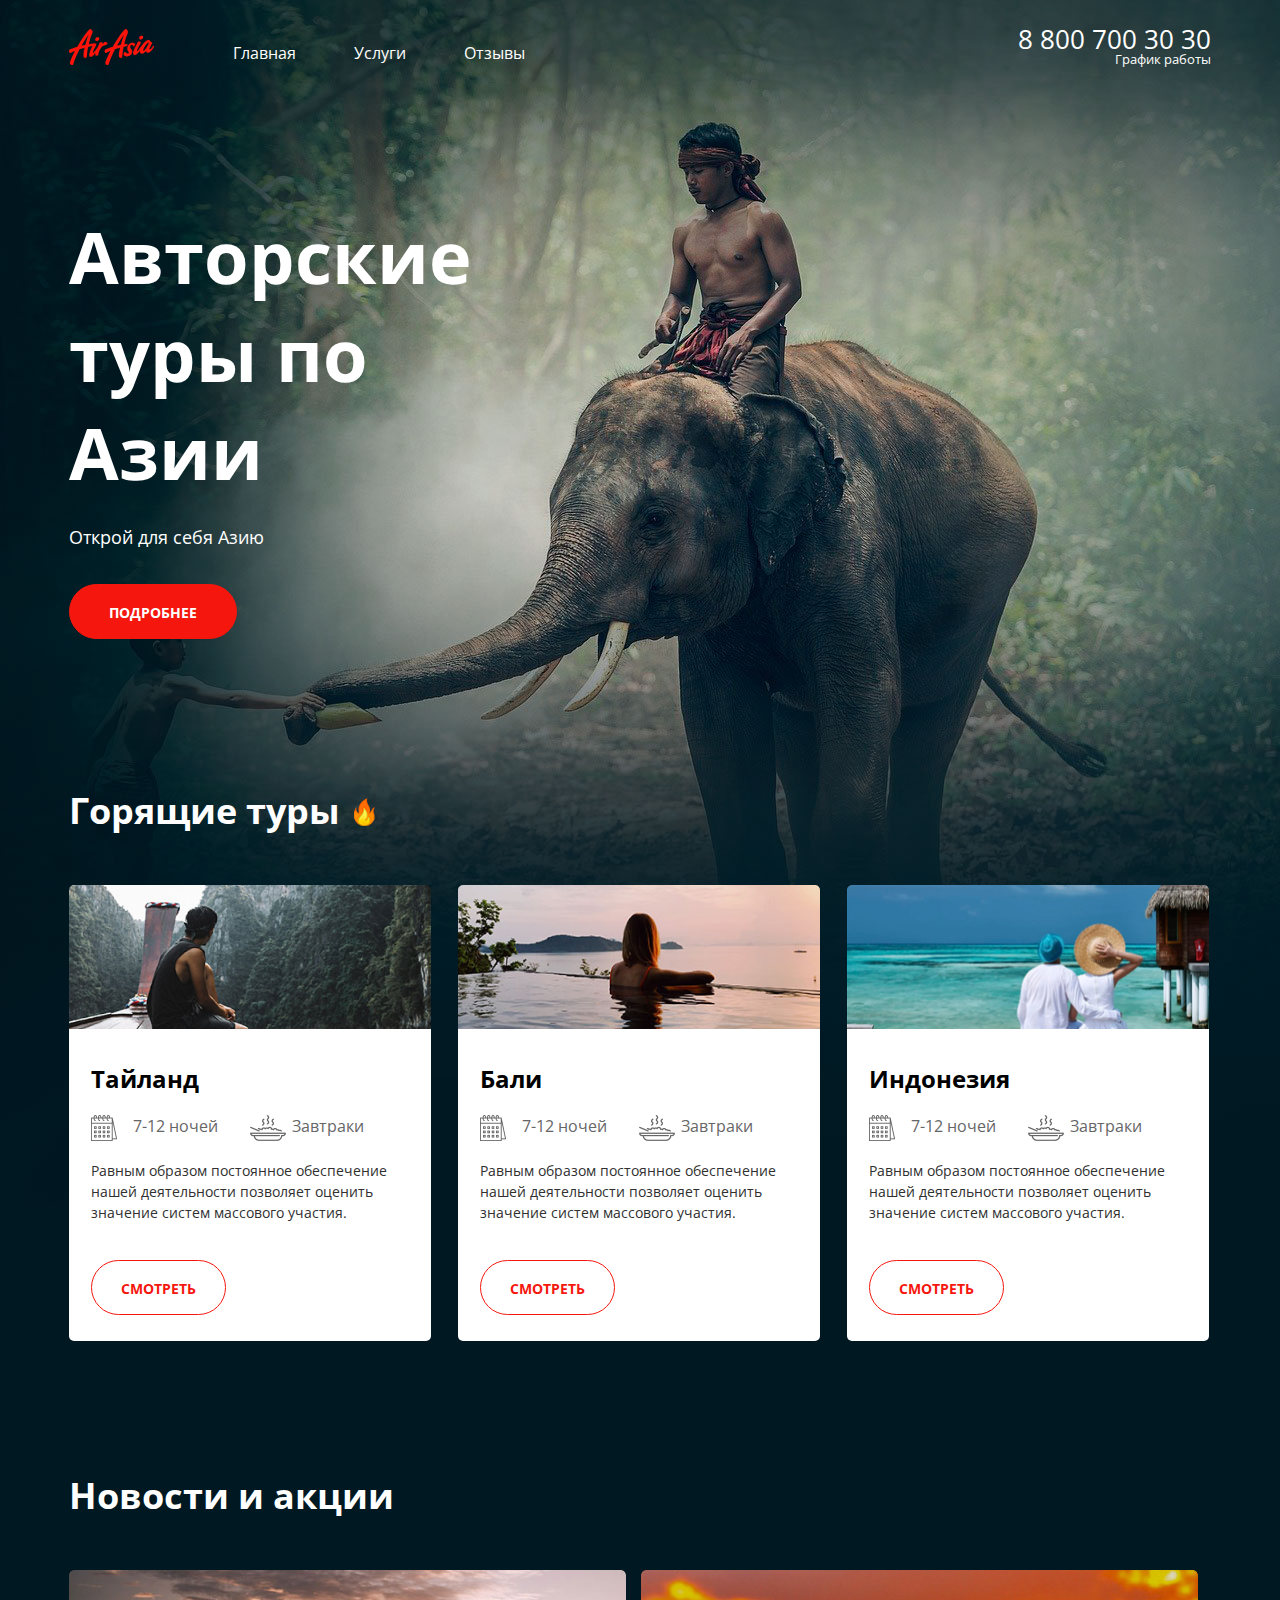
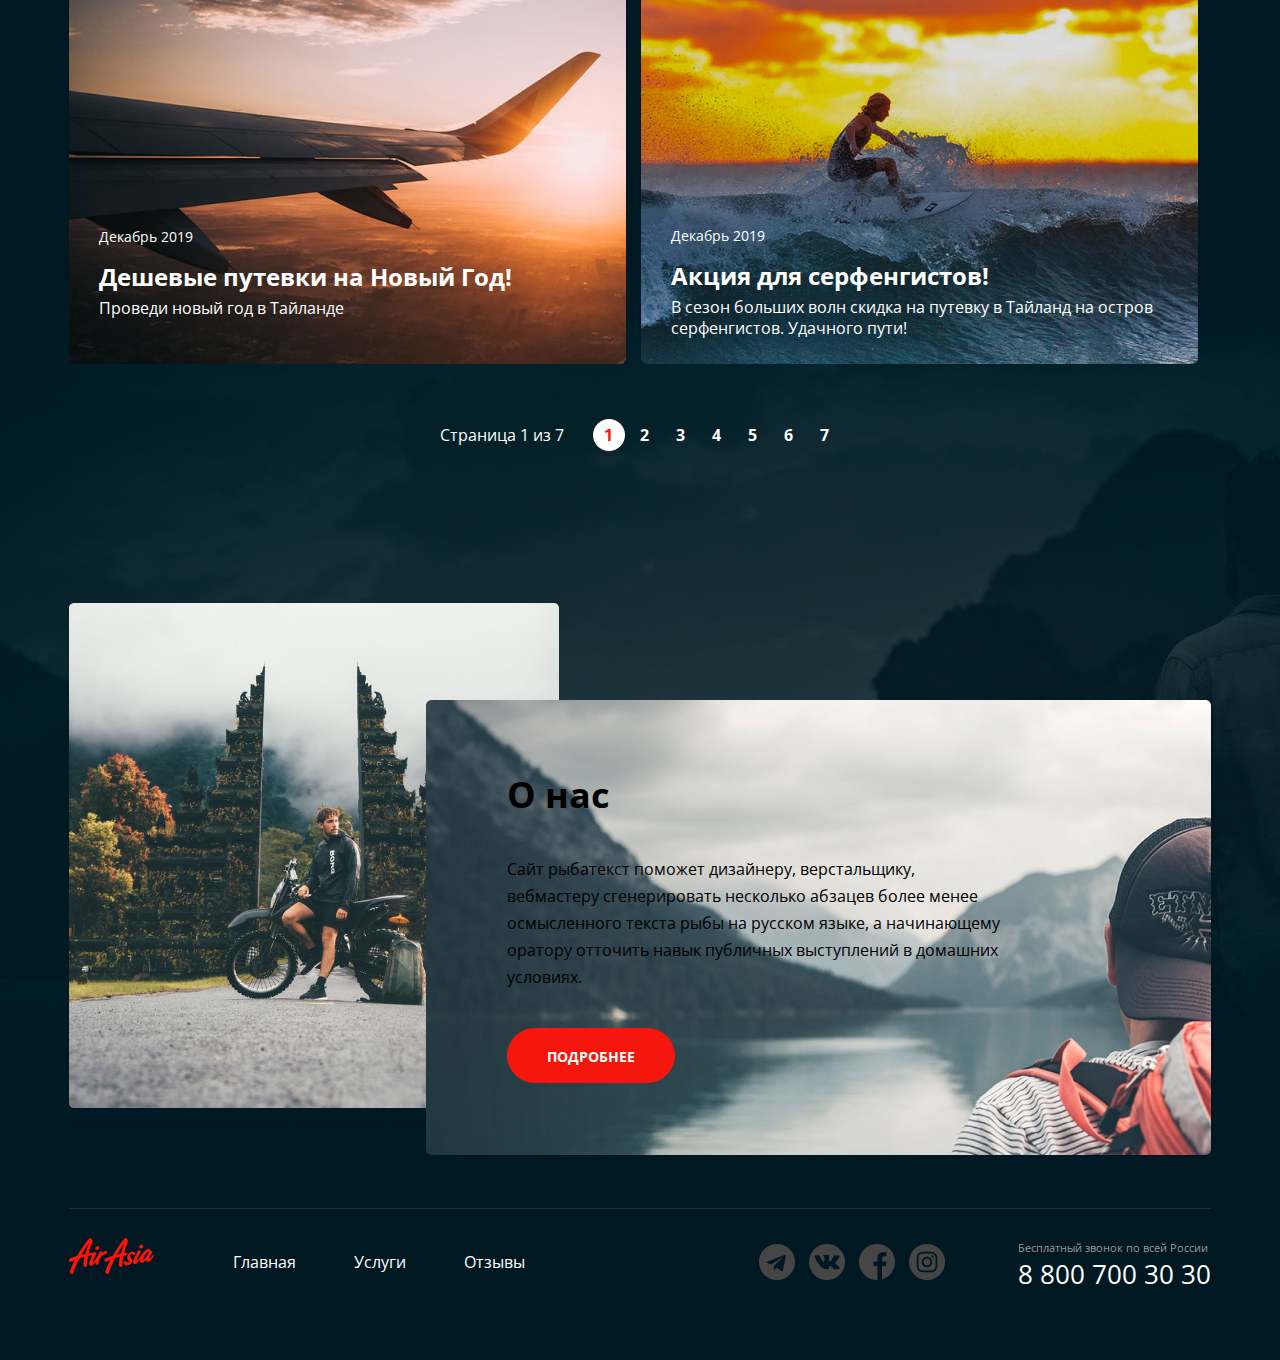
==== index.html @ ae8c2974 "Add files via upload" ====
<!DOCTYPE html>
<html lang="ru">
<head>
    <meta charset="UTF-8">
    <meta http-equiv="X-UA-Compatible" content="IE=edge">
    <meta name="viewport" content="width=device-width, initial-scale=1.0">
       <link rel="preconnect" href="https://fonts.googleapis.com">
<link rel="preconnect" href="https://fonts.gstatic.com" crossorigin>
<link href="https://fonts.googleapis.com/css2?family=Open+Sans:wght@300;400;600;700&display=swap" rel="stylesheet">
    <link rel="stylesheet" href="./style/main.css">
    <title>Air Asia</title>
 </head>
<body>

<div class="wrapper"> <!--вся видимая часть сайта--> <!--БЛОК--> 

    <div class="wrapper__content wrapper__content--main"> <!--входят все блоки кроме "подвала" (class footer)--> <!--элемент--> 

        <header class="header"> <!--верхняя часть сайта с логотипом,меню, контактами и графиком, по другому шапка сайта-->
                <!--логотип сайта -->
            <div class="container header__container">
                <a href="#" class="logo"> <!--ссылка с логотипа сайта -->
                    <img src="./img/logo.png" alt="логотип" class="logo__img"></a> <!--вставка картинки логотипа сайта -->

                <!--навигация сайта, меню -->
                <nav class="menu"> 
                    <ul class="menu__list">
                        <li class="menu__item">
                            <a href="#" class="menu__link">Главная</a>
                        </li>

                        <li class="menu__item">
                            <a href="#" class="menu__link">Услуги</a>
                        </li>

                        <li class="menu__item">
                            <a href="#" class="menu__link">Отзывы</a>
                        </li>
                    </ul>
                </nav>

                <!--контакты и график работы-->
               <address class="contacts"> 
                    <a href="tel:+78007003030" class="contacts__phone">8 800 700 30 30</a>
                    <div class="contacts__info">График работы</div>
               </address> 
            </div>
        </header>

        <main class="maincontent"> <!--находится основной контент страницы сайта, тэг main--> <!--БЛОК--> 
            
                <!--секция приветственный контент--> 
                
                <div class="container header__container">
                    <div class="hello__text--section">
                        <h1 class="hello__title">Авторские туры по Азии </h1>
                        <h4 class="hello__subtitle">Открой для себя Азию</h4>
                        <a href="#" class="button button--white ">ПОДРОБНЕЕ</a>
                    </div>
                </div>
            

                <!--секция горящие туры--> 
                <section class="offers">
                    <div class="container offers__container">
                       <img src="./img/flame.png" alt="огонь" class="offer--fire">
                             <div class="offer">Горящие туры</div> 
                       
                        
                        <ul class="offers__list"> 
                            <!--первая карточка--> 
                            
                            <li class="offers__item">
                                <div class="offers__header">
                                  <img src="./img/river.png" alt="река" class="offers__img">  
                                </div>
                                
                                <div class="offers__content">
                                   <h5 class="offers__title">Тайланд</h5>
                                    <ul class="offers__features">
                                    <li class="offer__feature">
                                        <img src="./img/calendar.png" alt="календарь" class="offers__feature--icon">
                                        <div class="offers__feature--text">7-12 ночей</div>
                                    </li>
                                    <li class="offer__feature">
                                        <img src="./img/meal.png" alt="завтрак" class="offers__feature--icon">
                                        <div class="offers__feature--text">Завтраки</div>
                                    </li>
                                    </ul>
                                        <p class="offers__text">Равным образом постоянное обеспечение нашей деятельности позволяет оценить значение систем массового участия.</p>
                                        <a href="#" class="btn btn--white">СМОТРЕТЬ</a>
                                </div>
                            </li> 
                            <!--вторая карточка--> 
                            <li class="offers__item">
                                <div class="offers__header">
                                    <img src="./img/pool.png" alt="" class="offers__img">
                                </div>
                                <div class="offers__content">
                                   <h5 class="offers__title">Бали</h5>
                                    <ul class="offers__features">
                                    <li class="offer__feature">
                                        <img src="./img/calendar.png" alt="" class="offers__feature--icon">
                                        <div class="offers__feature--text">7-12 ночей</div>
                                    </li>
                                    <li class="offer__feature">
                                        <img src="./img/meal.png" alt="" class="offers__feature--icon">
                                        <div class="offers__feature--text">Завтраки</div>
                                    </li>
                                </ul>
                                        <p class="offers__text">Равным образом постоянное обеспечение нашей деятельности позволяет оценить значение систем массового участия.</p>
                                        <a href="#" class="btn btn--white">СМОТРЕТЬ</a>
                                </div>
                            </li> 
                            <!--третья карточка--> 
                            <li class="offers__item">
                                <div class="offers__header">
                                    <img src="./img/ocean.png" alt="" class="offers__img"> 
                                </div>
                                <div class="offers__content">
                                   <h5 class="offers__title">Индонезия</h5>
                                    <ul class="offers__features">
                                    <li class="offer__feature">
                                        <img src="./img/calendar.png" alt="" class="offers__feature--icon">
                                        <div class="offers__feature--text">7-12 ночей</div>
                                    </li>
                                    <li class="offer__feature">
                                        <img src="./img/meal.png" alt="" class="offers__feature--icon">
                                        <div class="offers__feature--text">Завтраки</div>
                                    </li>
                                </ul>
                                        <p class="offers__text">Равным образом постоянное обеспечение нашей деятельности позволяет оценить значение систем массового участия.</p>
                                        <a href="#" class="btn btn--white">СМОТРЕТЬ</a>
                                </div>
                            </li>   
                        </ul>
                    </div>
                </section>

                <!--секция новости и акции--> 
                <section class="news">
                    <div class="container news__container">
                        <h2 class="title title--news">Новости и акции</h2> 
                        <ul class="news__list"> 
                            <!--новость--> 
                            <li class="news__item">
                                <img src="./img/plain.png" alt="" class="news__img">
                                <div class="news__content">
                                            
                                            <div class="date">Декабрь 2019</div>
                                            <h4 class="news__title">Дешевые путевки на Новый Год!</h4>
                                            <p class="news__text">Проведи новый год в Тайланде</p>  
                                </div> 
                            </li>                          
                            <!--акция--> 
                            <li class="news__item">
                                <img src="./img/Surfer.png" alt="" class="news__img">
                                <div class="news__content">
                                            
                                            <div class="date">Декабрь 2019</div>
                                            <h4 class="news__title">Акция для серфенгистов!</h4>
                                            <p class="news__text">В сезон больших волн скидка на путевку в Тайланд на остров серфенгистов. Удачного пути!</p>  
                                </div> 
                            </li>                          
                        </ul>
                    </div>
                    <div class="paginator">
                        <div class="paginator__display">Страница 1 из 7</div>
                        <ul class="paginator__list">
                            <li class="paginator__item paginator__item--active"> <a href="#" class="pager__link">1</a></li>
                            <li class="paginator__item"> <a href="#" class="pager__link">2</a></li>
                            <li class="paginator__item"> <a href="#" class="pager__link">3</a></li>
                            <li class="paginator__item"> <a href="#" class="pager__link">4</a></li>
                            <li class="paginator__item"> <a href="#" class="pager__link">5</a></li>
                            <li class="paginator__item"> <a href="#" class="pager__link">6</a></li>
                            <li class="paginator__item"> <a href="#" class="pager__link">7</a></li>
                        

                           
                        </ul>
                    </div>   
                </section>

                <!--секция о нас--> 
                <section class="about">
                    <div class="container about__container ">
                        <img src="./img/gates.png" alt="" class="about__img">
                            <div class="about__content">
                                <div class="title title--dark">О нас</div> 
                                <div class="about__text">Сайт рыбатекст поможет дизайнеру, верстальщику, вебмастеру сгенерировать несколько абзацев более менее осмысленного текста рыбы на русском языке, а начинающему оратору отточить навык публичных выступлений в домашних условиях. </div>
                                 <a href="#" class="button button--white ">ПОДРОБНЕЕ</a>  
                            </div>
                    </div>
                        
                </section>

        </main>
    </div>

    <!--подвал сайта--> 
    <footer class="footer"> 
        <div class="container__content"></div>
            <div class="container">
                    <div class="footer">
                    <a href="#" class="logo"> 
                    <img src="./img/logo.png" alt="" class="logo__img"></a> 

                <!--навигация сайта, меню -->
                <nav class="menu"> 
                    <ul class="menu__list">
                        <li class="menu__item">
                            <a href="#" class="menu__link">Главная</a>
                        </li>

                        <li class="menu__item">
                            <a href="#" class="menu__link">Услуги</a>
                        </li>

                        <li class="menu__item">
                            <a href="#" class="menu__link">Отзывы</a>
                        </li>
                    </ul>
                </nav>
                <!--социальные странички-->
                    <ul class="social__list">
                        <li class="social__item">
                            <a href="#"> 
                                <img src="./img/telegram.png" alt="" class="telegram__img">
                            </a> 
                        </li>

                        <li class="social__item ">
                            <a href="#"> 
                                <img src="./img/vk.png" alt="" class="vk__img">
                            </a> 
                        </li>

                        <li class="social__item">
                            <a href="#"> 
                                <img src="./img/facebook.png" alt="" class="facebook__img">
                            </a> 
                        </li>

                        <li class="social__item">
                            <a href="#"> 
                                <img src="./img/instagram.png" alt="" class="instagram__img">
                            </a> 
                        </li>
                    </ul>        
                <!--контакты и график работы-->
               <address class="contacts"> 
                    <div class="contacts__desc">Бесплатный звонок по всей России</div>
                    <a href="tel:+78007003030" class="contacts__phone">8 800 700 30 30</a>
                    
               </address> 
            </div>
            </div>
        
    </footer> 
</div>  


</body>
</html>
---- style/main.css ----
@import url(./blocks/base.css);
@import url(./blocks/header.css);
@import url(./blocks/hello.css);
@import url(./blocks/hottours.css);
@import url(./blocks/news.css);
@import url(./blocks/about.css);
@import url(./blocks/footer.css);
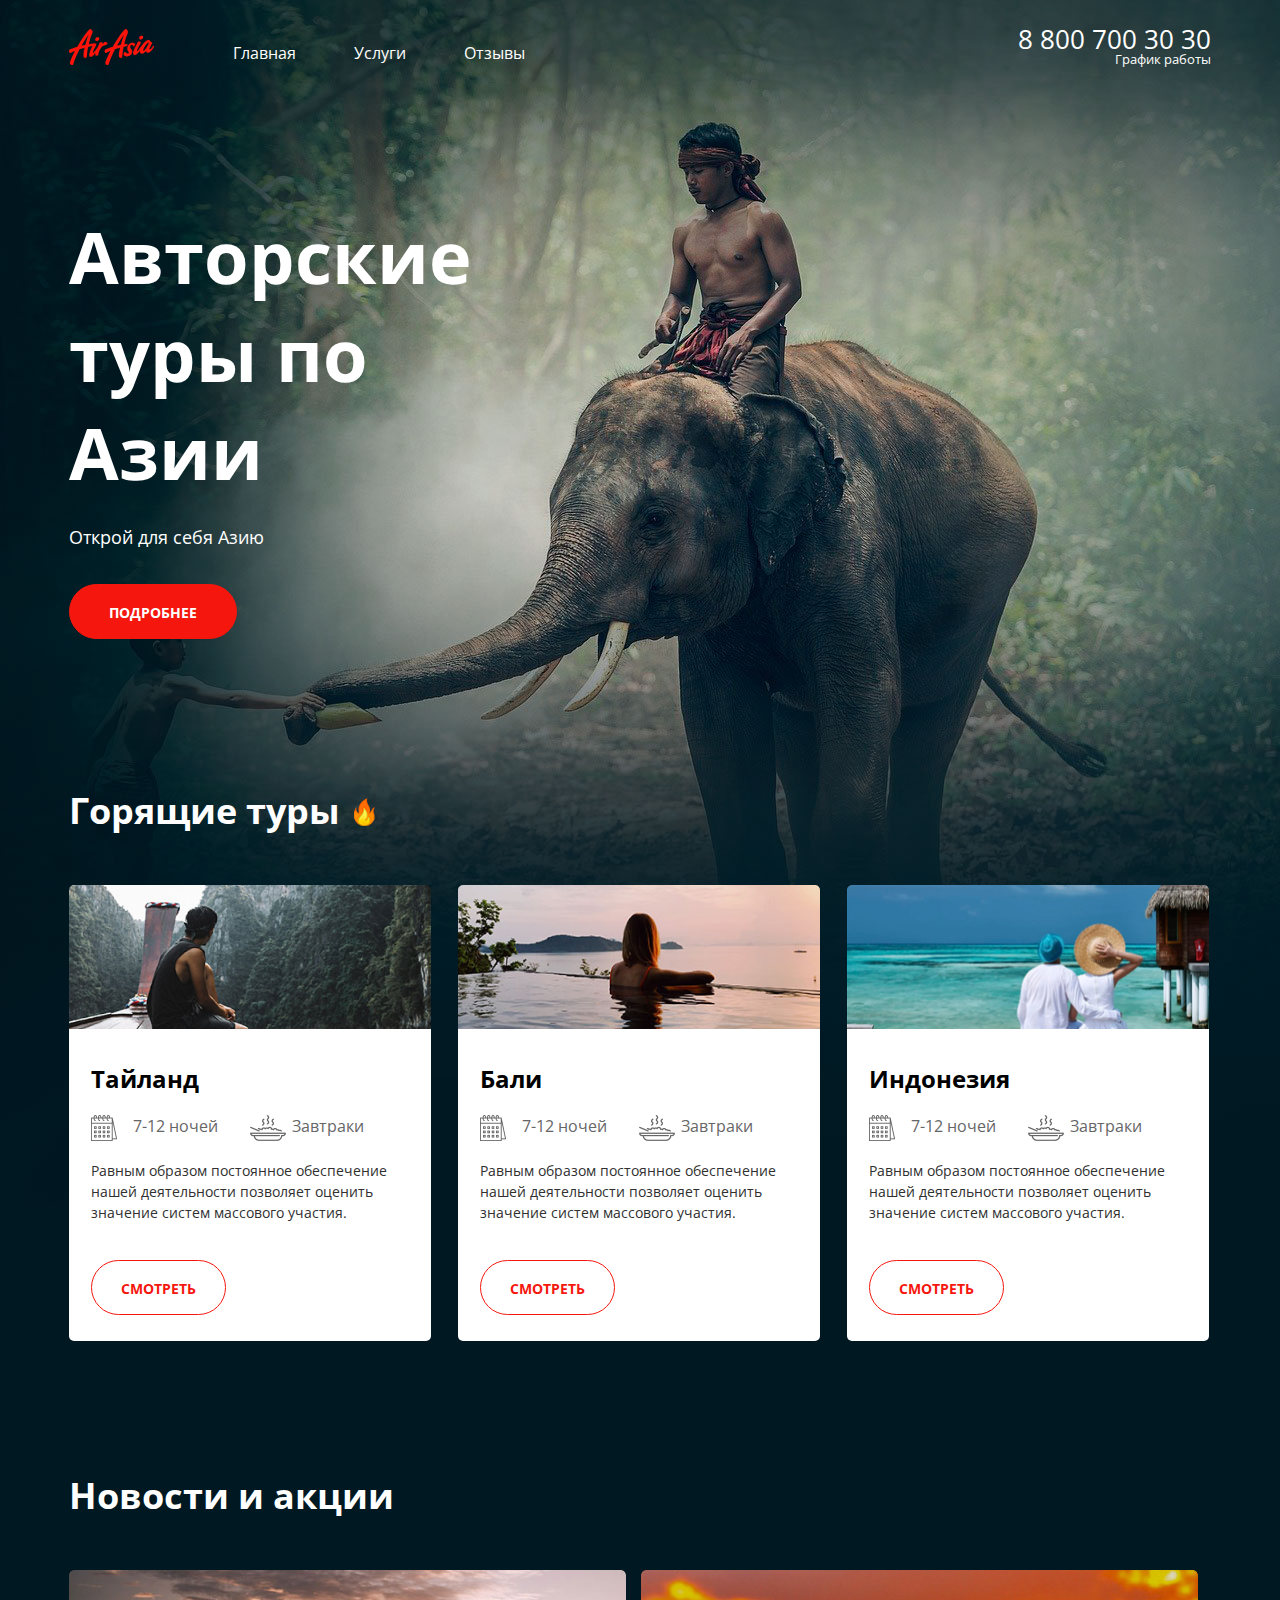
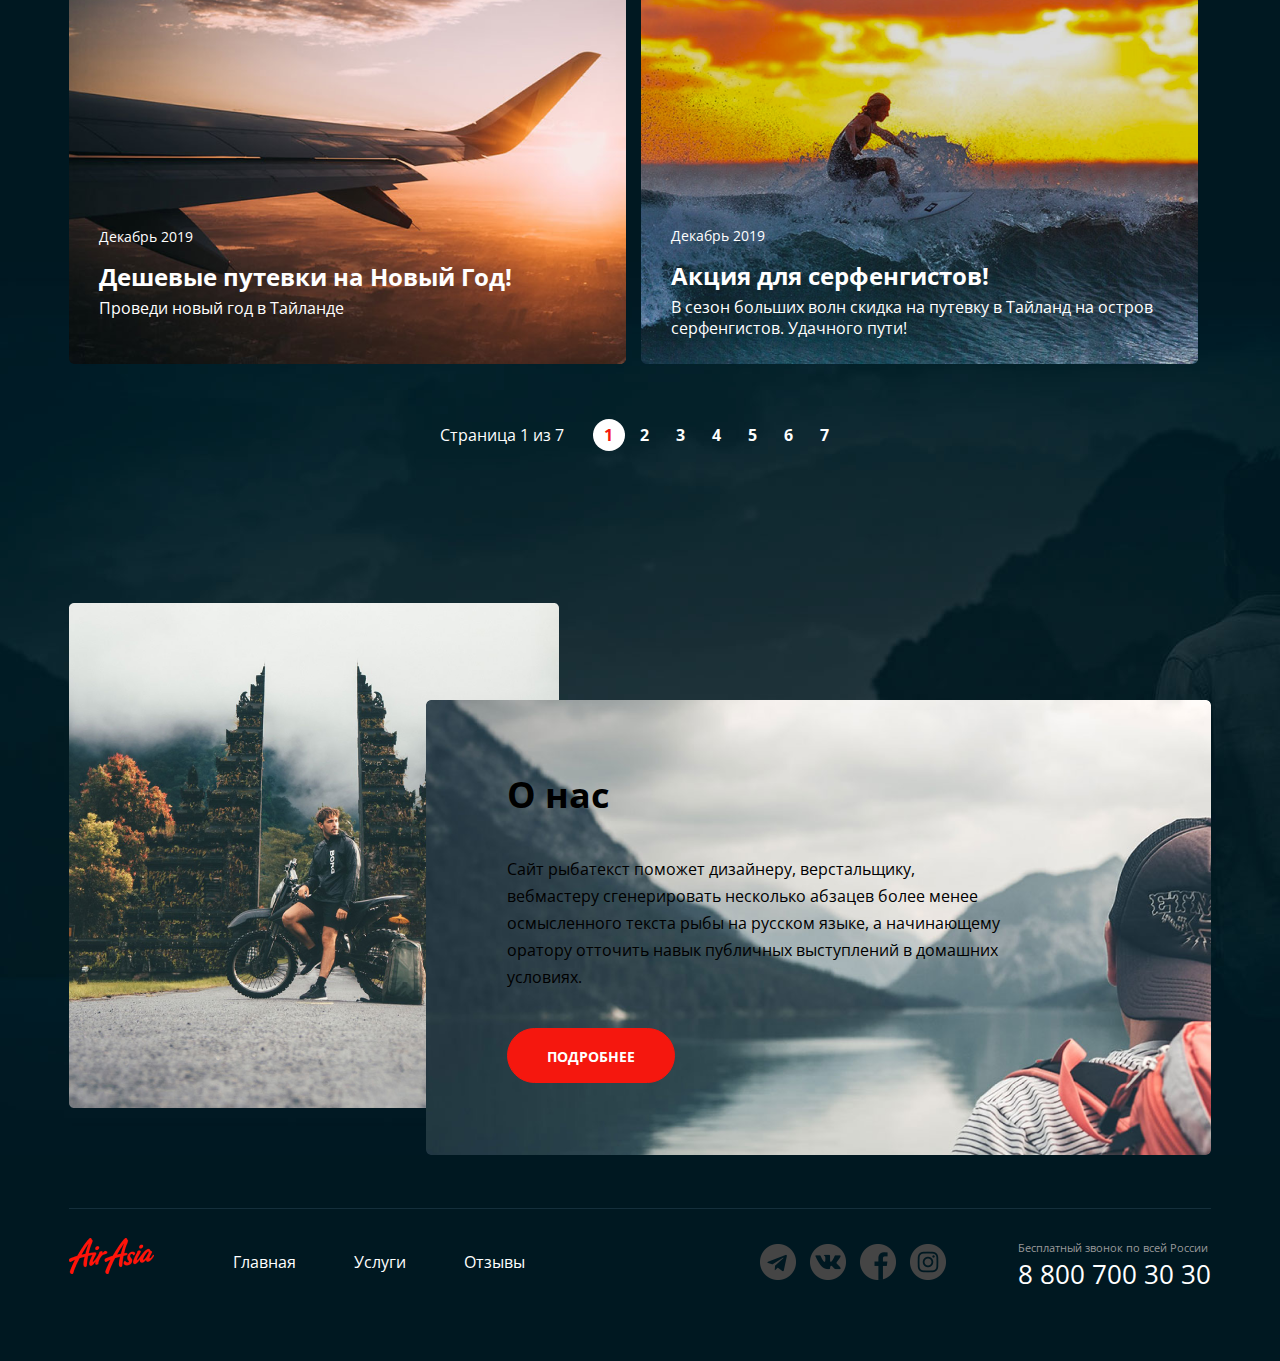
==== commit b259fc69: "Add files via upload" ====
--- a/index.html
+++ b/index.html
@@ -1,264 +1,281 @@
 <!DOCTYPE html>
 <html lang="ru">
+
 <head>
     <meta charset="UTF-8">
     <meta http-equiv="X-UA-Compatible" content="IE=edge">
     <meta name="viewport" content="width=device-width, initial-scale=1.0">
-       <link rel="preconnect" href="https://fonts.googleapis.com">
-<link rel="preconnect" href="https://fonts.gstatic.com" crossorigin>
-<link href="https://fonts.googleapis.com/css2?family=Open+Sans:wght@300;400;600;700&display=swap" rel="stylesheet">
+    <link rel="preconnect" href="https://fonts.googleapis.com">
+    <link rel="preconnect" href="https://fonts.gstatic.com" crossorigin>
+    <link href="https://fonts.googleapis.com/css2?family=Open+Sans:wght@300;400;600;700&display=swap" rel="stylesheet">
     <link rel="stylesheet" href="./style/main.css">
     <title>Air Asia</title>
- </head>
+</head>
+
 <body>
 
-<div class="wrapper"> <!--вся видимая часть сайта--> <!--БЛОК--> 
-
-    <div class="wrapper__content wrapper__content--main"> <!--входят все блоки кроме "подвала" (class footer)--> <!--элемент--> 
-
-        <header class="header"> <!--верхняя часть сайта с логотипом,меню, контактами и графиком, по другому шапка сайта-->
+    <div class="wrapper">
+        <!--вся видимая часть сайта-->
+        <!--БЛОК-->
+
+        <div class="wrapper__content wrapper__content--main">
+            <!--входят все блоки кроме "подвала" (class footer)-->
+            <!--элемент-->
+
+            <header class="header">
+                <!--верхняя часть сайта с логотипом,меню, контактами и графиком, по другому шапка сайта-->
                 <!--логотип сайта -->
-            <div class="container header__container">
-                <a href="#" class="logo"> <!--ссылка с логотипа сайта -->
-                    <img src="./img/logo.png" alt="логотип" class="logo__img"></a> <!--вставка картинки логотипа сайта -->
-
-                <!--навигация сайта, меню -->
-                <nav class="menu"> 
-                    <ul class="menu__list">
-                        <li class="menu__item">
-                            <a href="#" class="menu__link">Главная</a>
-                        </li>
-
-                        <li class="menu__item">
-                            <a href="#" class="menu__link">Услуги</a>
-                        </li>
-
-                        <li class="menu__item">
-                            <a href="#" class="menu__link">Отзывы</a>
-                        </li>
-                    </ul>
-                </nav>
-
-                <!--контакты и график работы-->
-               <address class="contacts"> 
-                    <a href="tel:+78007003030" class="contacts__phone">8 800 700 30 30</a>
-                    <div class="contacts__info">График работы</div>
-               </address> 
-            </div>
-        </header>
-
-        <main class="maincontent"> <!--находится основной контент страницы сайта, тэг main--> <!--БЛОК--> 
-            
-                <!--секция приветственный контент--> 
-                
                 <div class="container header__container">
+                    <a href="#" class="logo">
+                        <!--ссылка с логотипа сайта -->
+                        <img src="./img/logo.png" alt="логотип" class="logo__img">
+                    </a>
+                    <!--вставка картинки логотипа сайта -->
+
+                    <!--навигация сайта, меню -->
+                    <nav class="menu">
+                        <ul class="menu__list">
+                            <li class="menu__item">
+                                <a href="#" class="menu__link">Главная</a>
+                            </li>
+
+                            <li class="menu__item">
+                                <a href="#" class="menu__link">Услуги</a>
+                            </li>
+
+                            <li class="menu__item">
+                                <a href="#" class="menu__link">Отзывы</a>
+                            </li>
+                        </ul>
+                    </nav>
+
+                    <!--контакты и график работы-->
+                    <address class="contacts">
+                        <a href="tel:+78007003030" class="contacts__phone">8 800 700 30 30</a>
+                        <div class="contacts__info">График работы</div>
+                    </address>
+                </div>
+            </header>
+
+            <main class="maincontent">
+                <!--находится основной контент страницы сайта, тэг main-->
+                <!--БЛОК-->
+
+                <!--секция приветственный контент-->
+                <section class="hello">
                     <div class="hello__text--section">
                         <h1 class="hello__title">Авторские туры по Азии </h1>
                         <h4 class="hello__subtitle">Открой для себя Азию</h4>
                         <a href="#" class="button button--white ">ПОДРОБНЕЕ</a>
                     </div>
-                </div>
-            
-
-                <!--секция горящие туры--> 
+                </section>
+
+                <!--секция горящие туры-->
                 <section class="offers">
                     <div class="container offers__container">
-                       <img src="./img/flame.png" alt="огонь" class="offer--fire">
-                             <div class="offer">Горящие туры</div> 
-                       
-                        
-                        <ul class="offers__list"> 
-                            <!--первая карточка--> 
-                            
+                        <img src="./img/flame.png" alt="огонь" class="offer--fire">
+                        <div class="offer">Горящие туры</div>
+
+
+                        <ul class="offers__list">
+                            <!--первая карточка-->
+
                             <li class="offers__item">
                                 <div class="offers__header">
-                                  <img src="./img/river.png" alt="река" class="offers__img">  
-                                </div>
-                                
+                                    <img src="./img/river.png" alt="река" class="offers__img">
+                                </div>
+
                                 <div class="offers__content">
-                                   <h5 class="offers__title">Тайланд</h5>
+                                    <h5 class="offers__title">Тайланд</h5>
                                     <ul class="offers__features">
-                                    <li class="offer__feature">
-                                        <img src="./img/calendar.png" alt="календарь" class="offers__feature--icon">
-                                        <div class="offers__feature--text">7-12 ночей</div>
-                                    </li>
-                                    <li class="offer__feature">
-                                        <img src="./img/meal.png" alt="завтрак" class="offers__feature--icon">
-                                        <div class="offers__feature--text">Завтраки</div>
-                                    </li>
+                                        <li class="offer__feature">
+                                            <img src="./img/calendar.png" alt="календарь" class="offers__feature--icon">
+                                            <div class="offers__feature--text">7-12 ночей</div>
+                                        </li>
+                                        <li class="offer__feature">
+                                            <img src="./img/meal.png" alt="завтрак" class="offers__feature--icon">
+                                            <div class="offers__feature--text">Завтраки</div>
+                                        </li>
                                     </ul>
-                                        <p class="offers__text">Равным образом постоянное обеспечение нашей деятельности позволяет оценить значение систем массового участия.</p>
-                                        <a href="#" class="btn btn--white">СМОТРЕТЬ</a>
-                                </div>
-                            </li> 
-                            <!--вторая карточка--> 
+                                    <p class="offers__text">Равным образом постоянное обеспечение нашей деятельности
+                                        позволяет оценить значение систем массового участия.</p>
+                                    <a href="#" class="btn btn--white">СМОТРЕТЬ</a>
+                                </div>
+                            </li>
+                            <!--вторая карточка-->
                             <li class="offers__item">
                                 <div class="offers__header">
                                     <img src="./img/pool.png" alt="" class="offers__img">
                                 </div>
                                 <div class="offers__content">
-                                   <h5 class="offers__title">Бали</h5>
+                                    <h5 class="offers__title">Бали</h5>
                                     <ul class="offers__features">
-                                    <li class="offer__feature">
-                                        <img src="./img/calendar.png" alt="" class="offers__feature--icon">
-                                        <div class="offers__feature--text">7-12 ночей</div>
-                                    </li>
-                                    <li class="offer__feature">
-                                        <img src="./img/meal.png" alt="" class="offers__feature--icon">
-                                        <div class="offers__feature--text">Завтраки</div>
-                                    </li>
-                                </ul>
-                                        <p class="offers__text">Равным образом постоянное обеспечение нашей деятельности позволяет оценить значение систем массового участия.</p>
-                                        <a href="#" class="btn btn--white">СМОТРЕТЬ</a>
-                                </div>
-                            </li> 
-                            <!--третья карточка--> 
+                                        <li class="offer__feature">
+                                            <img src="./img/calendar.png" alt="" class="offers__feature--icon">
+                                            <div class="offers__feature--text">7-12 ночей</div>
+                                        </li>
+                                        <li class="offer__feature">
+                                            <img src="./img/meal.png" alt="" class="offers__feature--icon">
+                                            <div class="offers__feature--text">Завтраки</div>
+                                        </li>
+                                    </ul>
+                                    <p class="offers__text">Равным образом постоянное обеспечение нашей деятельности
+                                        позволяет оценить значение систем массового участия.</p>
+                                    <a href="#" class="btn btn--white">СМОТРЕТЬ</a>
+                                </div>
+                            </li>
+                            <!--третья карточка-->
                             <li class="offers__item">
                                 <div class="offers__header">
-                                    <img src="./img/ocean.png" alt="" class="offers__img"> 
+                                    <img src="./img/ocean.png" alt="" class="offers__img">
                                 </div>
                                 <div class="offers__content">
-                                   <h5 class="offers__title">Индонезия</h5>
+                                    <h5 class="offers__title">Индонезия</h5>
                                     <ul class="offers__features">
-                                    <li class="offer__feature">
-                                        <img src="./img/calendar.png" alt="" class="offers__feature--icon">
-                                        <div class="offers__feature--text">7-12 ночей</div>
-                                    </li>
-                                    <li class="offer__feature">
-                                        <img src="./img/meal.png" alt="" class="offers__feature--icon">
-                                        <div class="offers__feature--text">Завтраки</div>
-                                    </li>
-                                </ul>
-                                        <p class="offers__text">Равным образом постоянное обеспечение нашей деятельности позволяет оценить значение систем массового участия.</p>
-                                        <a href="#" class="btn btn--white">СМОТРЕТЬ</a>
-                                </div>
-                            </li>   
-                        </ul>
-                    </div>
-                </section>
-
-                <!--секция новости и акции--> 
+                                        <li class="offer__feature">
+                                            <img src="./img/calendar.png" alt="" class="offers__feature--icon">
+                                            <div class="offers__feature--text">7-12 ночей</div>
+                                        </li>
+                                        <li class="offer__feature">
+                                            <img src="./img/meal.png" alt="" class="offers__feature--icon">
+                                            <div class="offers__feature--text">Завтраки</div>
+                                        </li>
+                                    </ul>
+                                    <p class="offers__text">Равным образом постоянное обеспечение нашей деятельности
+                                        позволяет оценить значение систем массового участия.</p>
+                                    <a href="#" class="btn btn--white">СМОТРЕТЬ</a>
+                                </div>
+                            </li>
+                        </ul>
+                    </div>
+                </section>
+
+                <!--секция новости и акции-->
                 <section class="news">
                     <div class="container news__container">
-                        <h2 class="title title--news">Новости и акции</h2> 
-                        <ul class="news__list"> 
-                            <!--новость--> 
+                        <h2 class="title title--news">Новости и акции</h2>
+                        <ul class="news__list">
+                            <!--новость-->
                             <li class="news__item">
                                 <img src="./img/plain.png" alt="" class="news__img">
                                 <div class="news__content">
-                                            
-                                            <div class="date">Декабрь 2019</div>
-                                            <h4 class="news__title">Дешевые путевки на Новый Год!</h4>
-                                            <p class="news__text">Проведи новый год в Тайланде</p>  
-                                </div> 
-                            </li>                          
-                            <!--акция--> 
+
+                                    <div class="date">Декабрь 2019</div>
+                                    <h4 class="news__title">Дешевые путевки на Новый Год!</h4>
+                                    <p class="news__text">Проведи новый год в Тайланде</p>
+                                </div>
+                            </li>
+                            <!--акция-->
                             <li class="news__item">
                                 <img src="./img/Surfer.png" alt="" class="news__img">
                                 <div class="news__content">
-                                            
-                                            <div class="date">Декабрь 2019</div>
-                                            <h4 class="news__title">Акция для серфенгистов!</h4>
-                                            <p class="news__text">В сезон больших волн скидка на путевку в Тайланд на остров серфенгистов. Удачного пути!</p>  
-                                </div> 
-                            </li>                          
+
+                                    <div class="date">Декабрь 2019</div>
+                                    <h4 class="news__title">Акция для серфенгистов!</h4>
+                                    <p class="news__text">В сезон больших волн скидка на путевку в Тайланд на остров
+                                        серфенгистов. Удачного пути!</p>
+                                </div>
+                            </li>
                         </ul>
                     </div>
                     <div class="paginator">
                         <div class="paginator__display">Страница 1 из 7</div>
                         <ul class="paginator__list">
-                            <li class="paginator__item paginator__item--active"> <a href="#" class="pager__link">1</a></li>
+                            <li class="paginator__item paginator__item--active"> <a href="#" class="pager__link">1</a>
+                            </li>
                             <li class="paginator__item"> <a href="#" class="pager__link">2</a></li>
                             <li class="paginator__item"> <a href="#" class="pager__link">3</a></li>
                             <li class="paginator__item"> <a href="#" class="pager__link">4</a></li>
                             <li class="paginator__item"> <a href="#" class="pager__link">5</a></li>
                             <li class="paginator__item"> <a href="#" class="pager__link">6</a></li>
                             <li class="paginator__item"> <a href="#" class="pager__link">7</a></li>
-                        
-
-                           
-                        </ul>
-                    </div>   
-                </section>
-
-                <!--секция о нас--> 
+
+
+
+                        </ul>
+                    </div>
+                </section>
+
+                <!--секция о нас-->
                 <section class="about">
                     <div class="container about__container ">
                         <img src="./img/gates.png" alt="" class="about__img">
-                            <div class="about__content">
-                                <div class="title title--dark">О нас</div> 
-                                <div class="about__text">Сайт рыбатекст поможет дизайнеру, верстальщику, вебмастеру сгенерировать несколько абзацев более менее осмысленного текста рыбы на русском языке, а начинающему оратору отточить навык публичных выступлений в домашних условиях. </div>
-                                 <a href="#" class="button button--white ">ПОДРОБНЕЕ</a>  
-                            </div>
-                    </div>
-                        
-                </section>
-
-        </main>
+                        <div class="about__content">
+                            <div class="title title--dark">О нас</div>
+                            <div class="about__text">Сайт рыбатекст поможет дизайнеру, верстальщику, вебмастеру
+                                сгенерировать несколько абзацев более менее осмысленного текста рыбы на русском языке, а
+                                начинающему оратору отточить навык публичных выступлений в домашних условиях. </div>
+                            <a href="#" class="button button--white ">ПОДРОБНЕЕ</a>
+                        </div>
+                    </div>
+
+                </section>
+
+            </main>
+        </div>
+
+        <!--подвал сайта-->
+        <footer class="footer-container ">
+            <div class="container footer-container__border">
+                <div class="footer">
+                    <a href="#" class="logo">
+                        <img src="./img/logo.png" alt="" class="logo__img">
+                    </a>
+                    <!--навигация сайта, меню -->
+                    <nav class="menu">
+                        <ul class="menu__list">
+                            <li class="menu__item">
+                                <a href="#" class="menu__link">Главная</a>
+                            </li>
+
+                            <li class="menu__item">
+                                <a href="#" class="menu__link">Услуги</a>
+                            </li>
+
+                            <li class="menu__item">
+                                <a href="#" class="menu__link">Отзывы</a>
+                            </li>
+                        </ul>
+                    </nav>
+                    <!--социальные странички-->
+                        <ul class="socials">
+                            <li class="social__item">
+                                <a href="#">
+                                    <img src="./img/telegram.png" alt="" class="telegram__img">
+                                </a>
+                            </li>
+
+                            <li class="social__item ">
+                                <a href="#">
+                                    <img src="./img/vk.png" alt="" class="vk__img">
+                                </a>
+                            </li>
+
+                            <li class="social__item">
+                                <a href="#">
+                                    <img src="./img/facebook.png" alt="" class="facebook__img">
+                                </a>
+                            </li>
+
+                            <li class="social__item">
+                                <a href="#">
+                                    <img src="./img/instagram.png" alt="" class="instagram__img">
+                                </a>
+                            </li>
+                        </ul>
+                    <!--контакты и график работы-->
+                    <address class="contacts">
+                        <div class="contacts__desc">Бесплатный звонок по всей России</div>
+                        <a href="tel:+78007003030" class="contacts__phone">8 800 700 30 30</a>
+
+                    </address>
+                </div>
+            </div>
     </div>
-
-    <!--подвал сайта--> 
-    <footer class="footer"> 
-        <div class="container__content"></div>
-            <div class="container">
-                    <div class="footer">
-                    <a href="#" class="logo"> 
-                    <img src="./img/logo.png" alt="" class="logo__img"></a> 
-
-                <!--навигация сайта, меню -->
-                <nav class="menu"> 
-                    <ul class="menu__list">
-                        <li class="menu__item">
-                            <a href="#" class="menu__link">Главная</a>
-                        </li>
-
-                        <li class="menu__item">
-                            <a href="#" class="menu__link">Услуги</a>
-                        </li>
-
-                        <li class="menu__item">
-                            <a href="#" class="menu__link">Отзывы</a>
-                        </li>
-                    </ul>
-                </nav>
-                <!--социальные странички-->
-                    <ul class="social__list">
-                        <li class="social__item">
-                            <a href="#"> 
-                                <img src="./img/telegram.png" alt="" class="telegram__img">
-                            </a> 
-                        </li>
-
-                        <li class="social__item ">
-                            <a href="#"> 
-                                <img src="./img/vk.png" alt="" class="vk__img">
-                            </a> 
-                        </li>
-
-                        <li class="social__item">
-                            <a href="#"> 
-                                <img src="./img/facebook.png" alt="" class="facebook__img">
-                            </a> 
-                        </li>
-
-                        <li class="social__item">
-                            <a href="#"> 
-                                <img src="./img/instagram.png" alt="" class="instagram__img">
-                            </a> 
-                        </li>
-                    </ul>        
-                <!--контакты и график работы-->
-               <address class="contacts"> 
-                    <div class="contacts__desc">Бесплатный звонок по всей России</div>
-                    <a href="tel:+78007003030" class="contacts__phone">8 800 700 30 30</a>
-                    
-               </address> 
-            </div>
-            </div>
-        
-    </footer> 
-</div>  
+    </footer>
+    </div>
 
 
 </body>
+
 </html>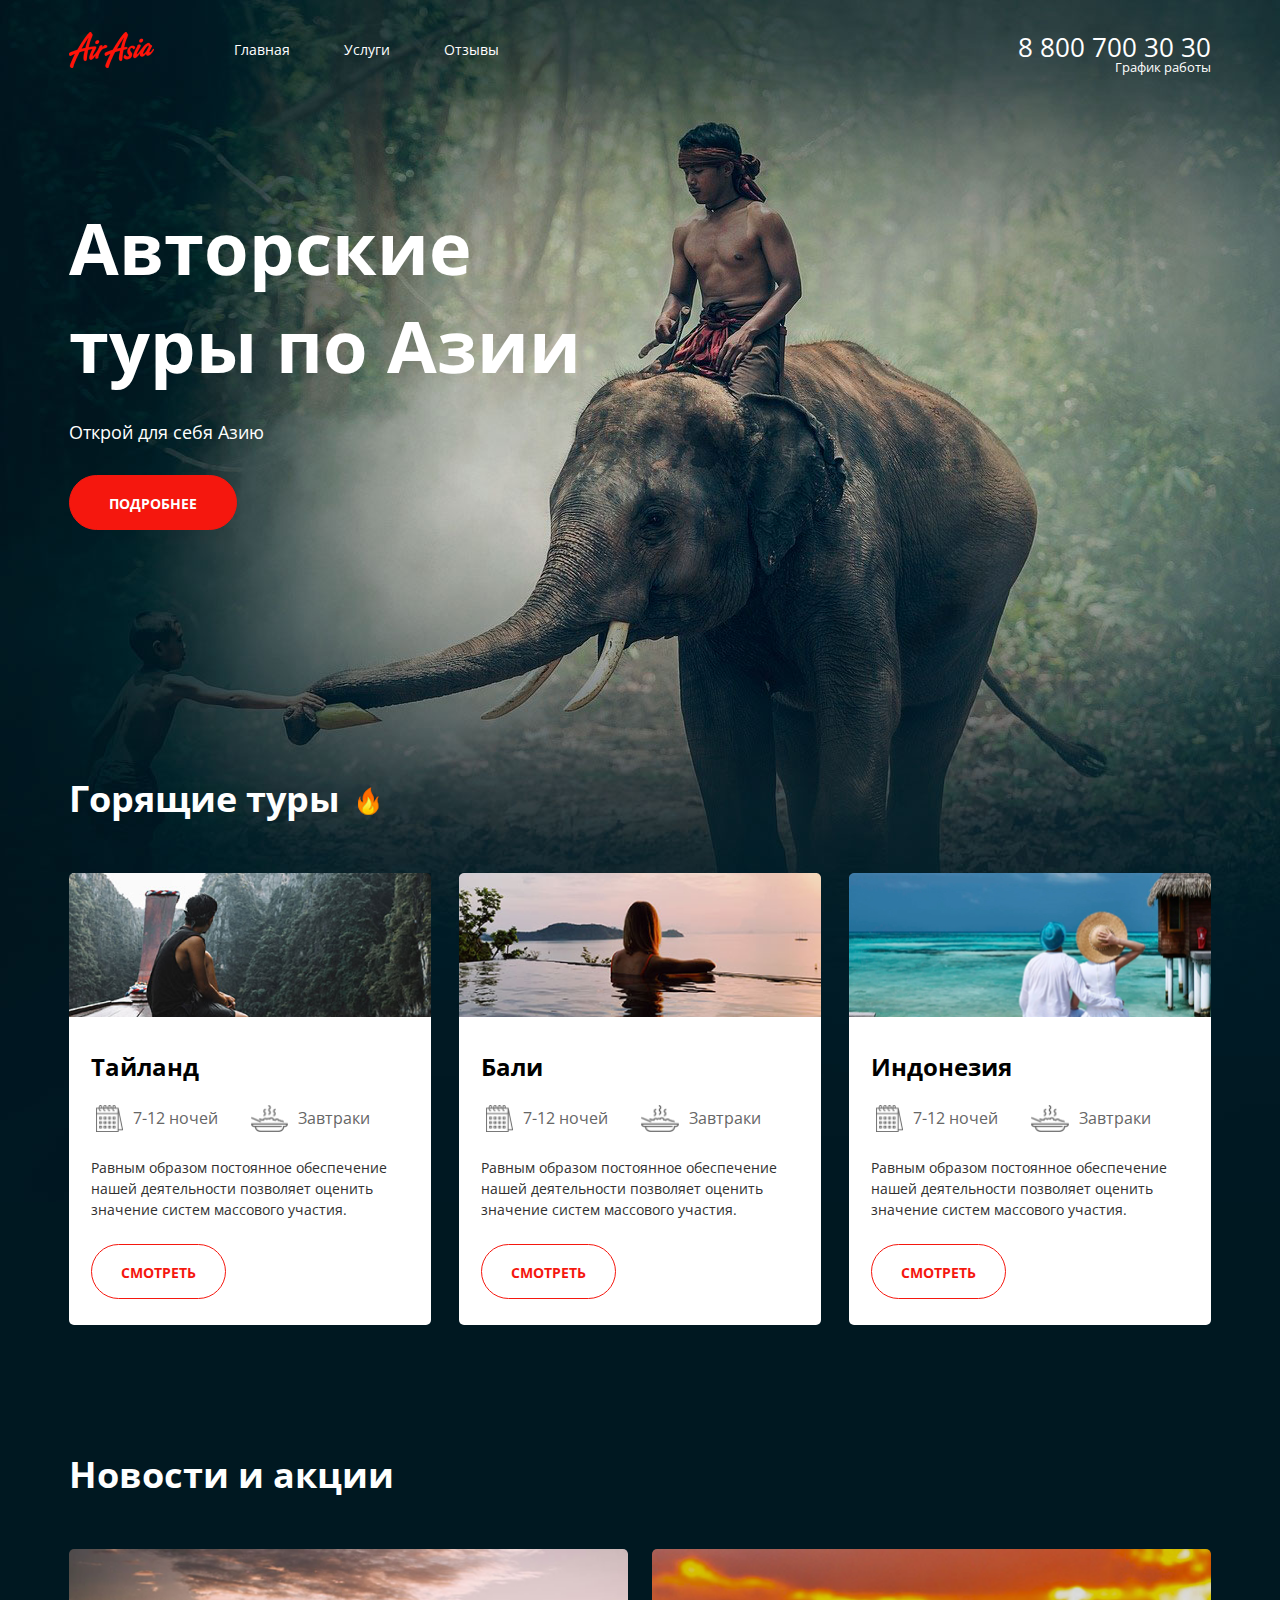
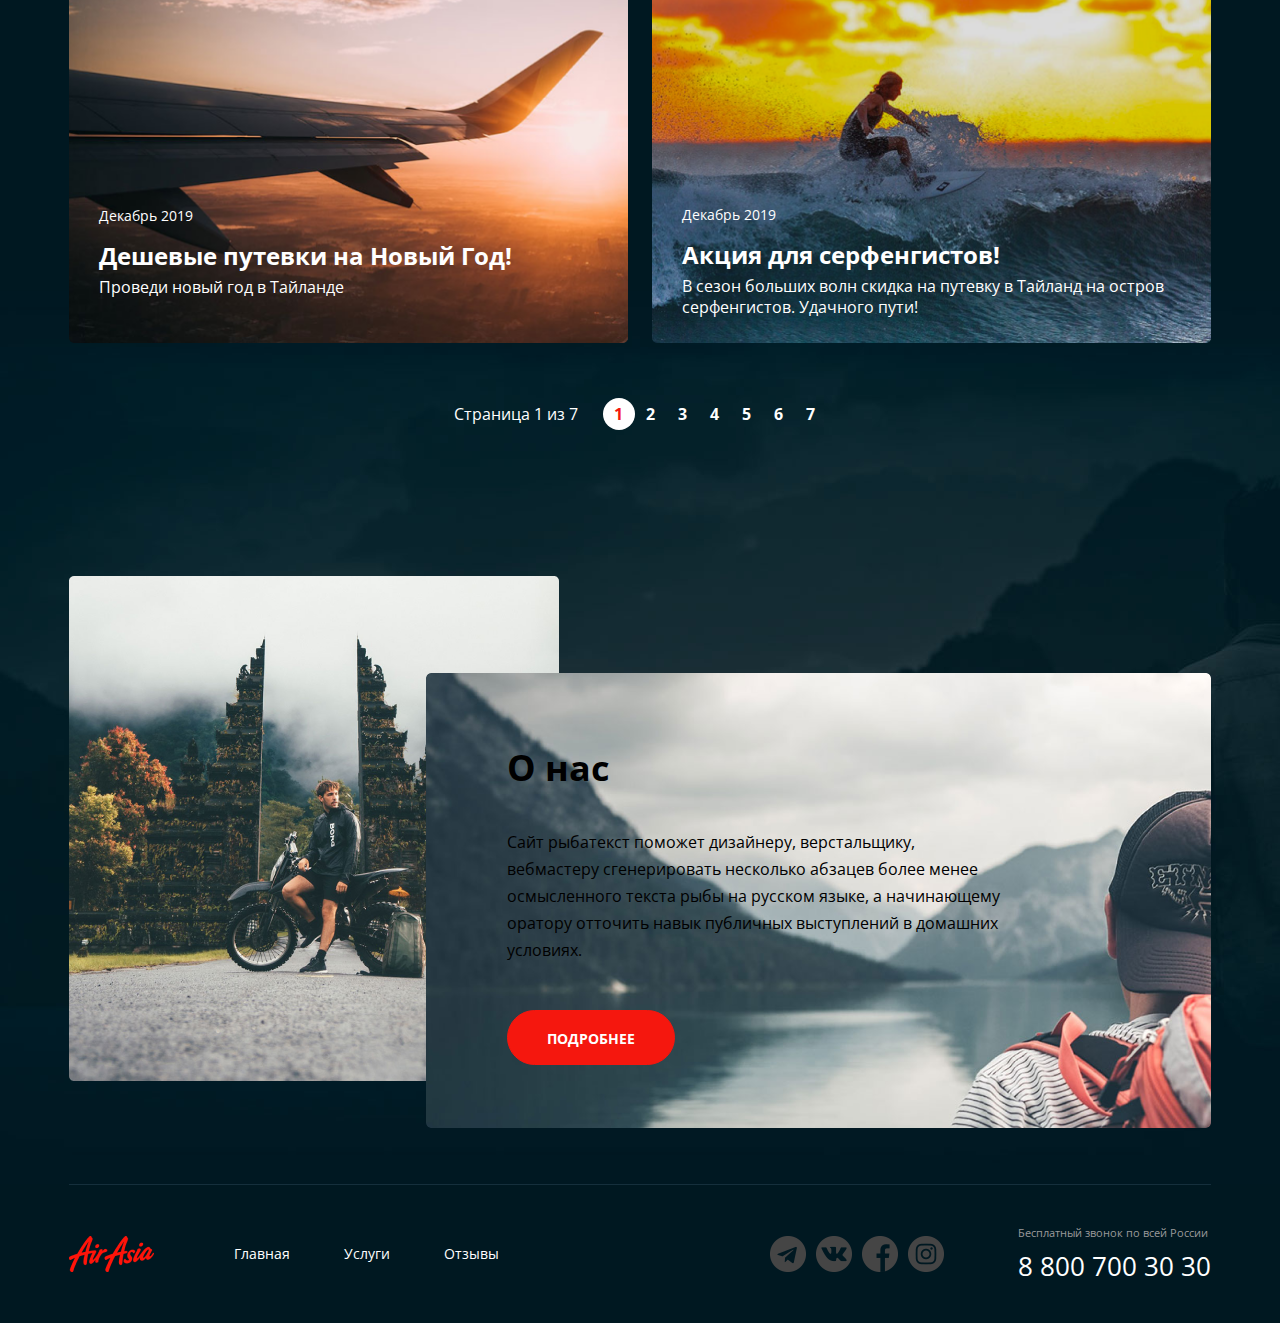
==== commit 9b11fedd: "Add files via upload" ====
--- a/index.html
+++ b/index.html
@@ -4,11 +4,12 @@
 <head>
     <meta charset="UTF-8">
     <meta http-equiv="X-UA-Compatible" content="IE=edge">
-    <meta name="viewport" content="width=device-width, initial-scale=1.0">
+    <meta name="viewport" content="width=1200, initial-scale=1.0">
     <link rel="preconnect" href="https://fonts.googleapis.com">
     <link rel="preconnect" href="https://fonts.gstatic.com" crossorigin>
     <link href="https://fonts.googleapis.com/css2?family=Open+Sans:wght@300;400;600;700&display=swap" rel="stylesheet">
     <link rel="stylesheet" href="./style/main.css">
+    <link rel="stylesheet" href="./style/normalize.css">
     <title>Air Asia</title>
 </head>
 
@@ -21,65 +22,63 @@
         <div class="wrapper__content wrapper__content--main">
             <!--входят все блоки кроме "подвала" (class footer)-->
             <!--элемент-->
-
-            <header class="header">
-                <!--верхняя часть сайта с логотипом,меню, контактами и графиком, по другому шапка сайта-->
-                <!--логотип сайта -->
-                <div class="container header__container">
-                    <a href="#" class="logo">
-                        <!--ссылка с логотипа сайта -->
-                        <img src="./img/logo.png" alt="логотип" class="logo__img">
-                    </a>
-                    <!--вставка картинки логотипа сайта -->
-
-                    <!--навигация сайта, меню -->
-                    <nav class="menu">
-                        <ul class="menu__list">
-                            <li class="menu__item">
-                                <a href="#" class="menu__link">Главная</a>
-                            </li>
-
-                            <li class="menu__item">
-                                <a href="#" class="menu__link">Услуги</a>
-                            </li>
-
-                            <li class="menu__item">
-                                <a href="#" class="menu__link">Отзывы</a>
-                            </li>
-                        </ul>
-                    </nav>
-
-                    <!--контакты и график работы-->
-                    <address class="contacts">
-                        <a href="tel:+78007003030" class="contacts__phone">8 800 700 30 30</a>
-                        <div class="contacts__info">График работы</div>
-                    </address>
+            <section class="hello">
+                <div class="container hello--container">
+                    <header class="header">
+                        <!--верхняя часть сайта с логотипом,меню, контактами и графиком, по другому шапка сайта-->
+                        <!--логотип сайта -->
+                        <div class="header__col">
+                            <a href="/index.html" class="logo">
+                                <img src="./img/logo.png" alt="логотип" class="logo__img">
+                            </a>
+                            <!--навигация сайта, меню -->
+                            <nav class="menu">
+                                <ul class="menu__list">
+                                    <li class="menu__item">
+                                        <a href="/index.html" class="menu__link">Главная</a>
+                                    </li>
+
+                                    <li class="menu__item">
+                                        <a href="/services.html" class="menu__link">Услуги</a>
+                                    </li>
+
+                                    <li class="menu__item">
+                                        <a href="#" class="menu__link">Отзывы</a>
+                                    </li>
+                                </ul>
+                            </nav>
+                        </div>
+                        <!--контакты и график работы-->
+                        <div class="header__col header__col--align--right">
+                            <address class="contacts">
+                                <a href="tel:+78007003030" class="contacts__phone">8 800 700 30 30</a>
+                                <div class="contacts__info">График работы</div>
+                            </address>
+                        </div>
+
+                    </header>
+                    <!-- приветственный контент-->
+                    <div class="hello__content">
+                        <div class="hello__text--section">
+                            <h1 class="hello__title">Авторские туры по Азии </h1>
+                            <h4 class="hello__subtitle">Открой для себя Азию</h4>
+                            <a href="#" class="butn butn--white ">ПОДРОБНЕЕ</a>
+                        </div>
+                    </div>
+
                 </div>
-            </header>
-
-            <main class="maincontent">
-                <!--находится основной контент страницы сайта, тэг main-->
-                <!--БЛОК-->
-
-                <!--секция приветственный контент-->
-                <section class="hello">
-                    <div class="hello__text--section">
-                        <h1 class="hello__title">Авторские туры по Азии </h1>
-                        <h4 class="hello__subtitle">Открой для себя Азию</h4>
-                        <a href="#" class="button button--white ">ПОДРОБНЕЕ</a>
-                    </div>
-                </section>
+            </section>
+
+
+            <main class="maincontent"><!--находится основной контент страницы сайта, тэг main-->
+                    <!--БЛОК-->
 
                 <!--секция горящие туры-->
                 <section class="offers">
                     <div class="container offers__container">
-                        <img src="./img/flame.png" alt="огонь" class="offer--fire">
-                        <div class="offer">Горящие туры</div>
-
-
+                        <div class="offer offer--fire">Горящие туры</div>
                         <ul class="offers__list">
                             <!--первая карточка-->
-
                             <li class="offers__item">
                                 <div class="offers__header">
                                     <img src="./img/river.png" alt="река" class="offers__img">
@@ -156,29 +155,27 @@
                         <h2 class="title title--news">Новости и акции</h2>
                         <ul class="news__list">
                             <!--новость-->
-                            <li class="news__item">
+                            <li class="news__item single--news">
                                 <img src="./img/plain.png" alt="" class="news__img">
-                                <div class="news__content">
-
-                                    <div class="date">Декабрь 2019</div>
-                                    <h4 class="news__title">Дешевые путевки на Новый Год!</h4>
-                                    <p class="news__text">Проведи новый год в Тайланде</p>
+                                <div class="single--news__news--content">
+                                    <div class="single--news__date">Декабрь 2019</div>
+                                    <h4 class="single--news__title">Дешевые путевки на Новый Год!</h4>
+                                    <p class="single--news__text">Проведи новый год в Тайланде</p>
                                 </div>
                             </li>
                             <!--акция-->
-                            <li class="news__item">
+                            <li class="news__item single--news">
                                 <img src="./img/Surfer.png" alt="" class="news__img">
-                                <div class="news__content">
-
-                                    <div class="date">Декабрь 2019</div>
-                                    <h4 class="news__title">Акция для серфенгистов!</h4>
-                                    <p class="news__text">В сезон больших волн скидка на путевку в Тайланд на остров
+                                <div class="single--news__news--content">
+                                    <div class="single--news__date">Декабрь 2019</div>
+                                    <h4 class="single--news__title">Акция для серфенгистов!</h4>
+                                    <p class="single--news__text">В сезон больших волн скидка на путевку в Тайланд на остров
                                         серфенгистов. Удачного пути!</p>
                                 </div>
                             </li>
                         </ul>
                     </div>
-                    <div class="paginator">
+                    <div class="paginator paginator--theme--white">
                         <div class="paginator__display">Страница 1 из 7</div>
                         <ul class="paginator__list">
                             <li class="paginator__item paginator__item--active"> <a href="#" class="pager__link">1</a>
@@ -212,12 +209,15 @@
                 </section>
 
             </main>
+
         </div>
 
         <!--подвал сайта-->
         <footer class="footer-container ">
-            <div class="container footer-container__border">
-                <div class="footer">
+            <div class="container footer--container__border">
+                <div class="footer footer--container__section">
+
+                    <div class="footer__col ">
                     <a href="#" class="logo">
                         <img src="./img/logo.png" alt="" class="logo__img">
                     </a>
@@ -237,44 +237,50 @@
                             </li>
                         </ul>
                     </nav>
-                    <!--социальные странички-->
-                        <ul class="socials">
-                            <li class="social__item">
-                                <a href="#">
-                                    <img src="./img/telegram.png" alt="" class="telegram__img">
-                                </a>
-                            </li>
-
-                            <li class="social__item ">
-                                <a href="#">
-                                    <img src="./img/vk.png" alt="" class="vk__img">
-                                </a>
-                            </li>
-
-                            <li class="social__item">
-                                <a href="#">
-                                    <img src="./img/facebook.png" alt="" class="facebook__img">
-                                </a>
-                            </li>
-
-                            <li class="social__item">
-                                <a href="#">
-                                    <img src="./img/instagram.png" alt="" class="instagram__img">
-                                </a>
-                            </li>
-                        </ul>
+                    </div>
+
+                    <div class="footer__col footer__col--align--right">
+                        <!--социальные странички-->
+                    <ul class="socials">
+                        <li class="social__item">
+                            <a href="#">
+                                <img src="./img/telegram.png" alt="" class="telegram__img">
+                            </a>
+                        </li>
+
+                        <li class="social__item ">
+                            <a href="#">
+                                <img src="./img/vk.png" alt="" class="vk__img">
+                            </a>
+                        </li>
+
+                        <li class="social__item">
+                            <a href="#">
+                                <img src="./img/facebook.png" alt="" class="facebook__img">
+                            </a>
+                        </li>
+
+                        <li class="social__item">
+                            <a href="#">
+                                <img src="./img/instagram.png" alt="" class="instagram__img">
+                            </a>
+                        </li>
+                    </ul>   
                     <!--контакты и график работы-->
                     <address class="contacts">
                         <div class="contacts__desc">Бесплатный звонок по всей России</div>
                         <a href="tel:+78007003030" class="contacts__phone">8 800 700 30 30</a>
 
                     </address>
+                    </div>
+                 
+                    
                 </div>
             </div>
     </div>
     </footer>
     </div>
-
+    </div>
 
 </body>
 
--- a/style/main.css
+++ b/style/main.css
@@ -4,4 +4,7 @@
 @import url(./blocks/hottours.css);
 @import url(./blocks/news.css);
 @import url(./blocks/about.css);
-@import url(./blocks/footer.css);+@import url(./blocks/footer.css);
+@import url(./blocks/top.css);
+@import url(./blocks/services\ page.css);
+@import url(./blocks/inner.css);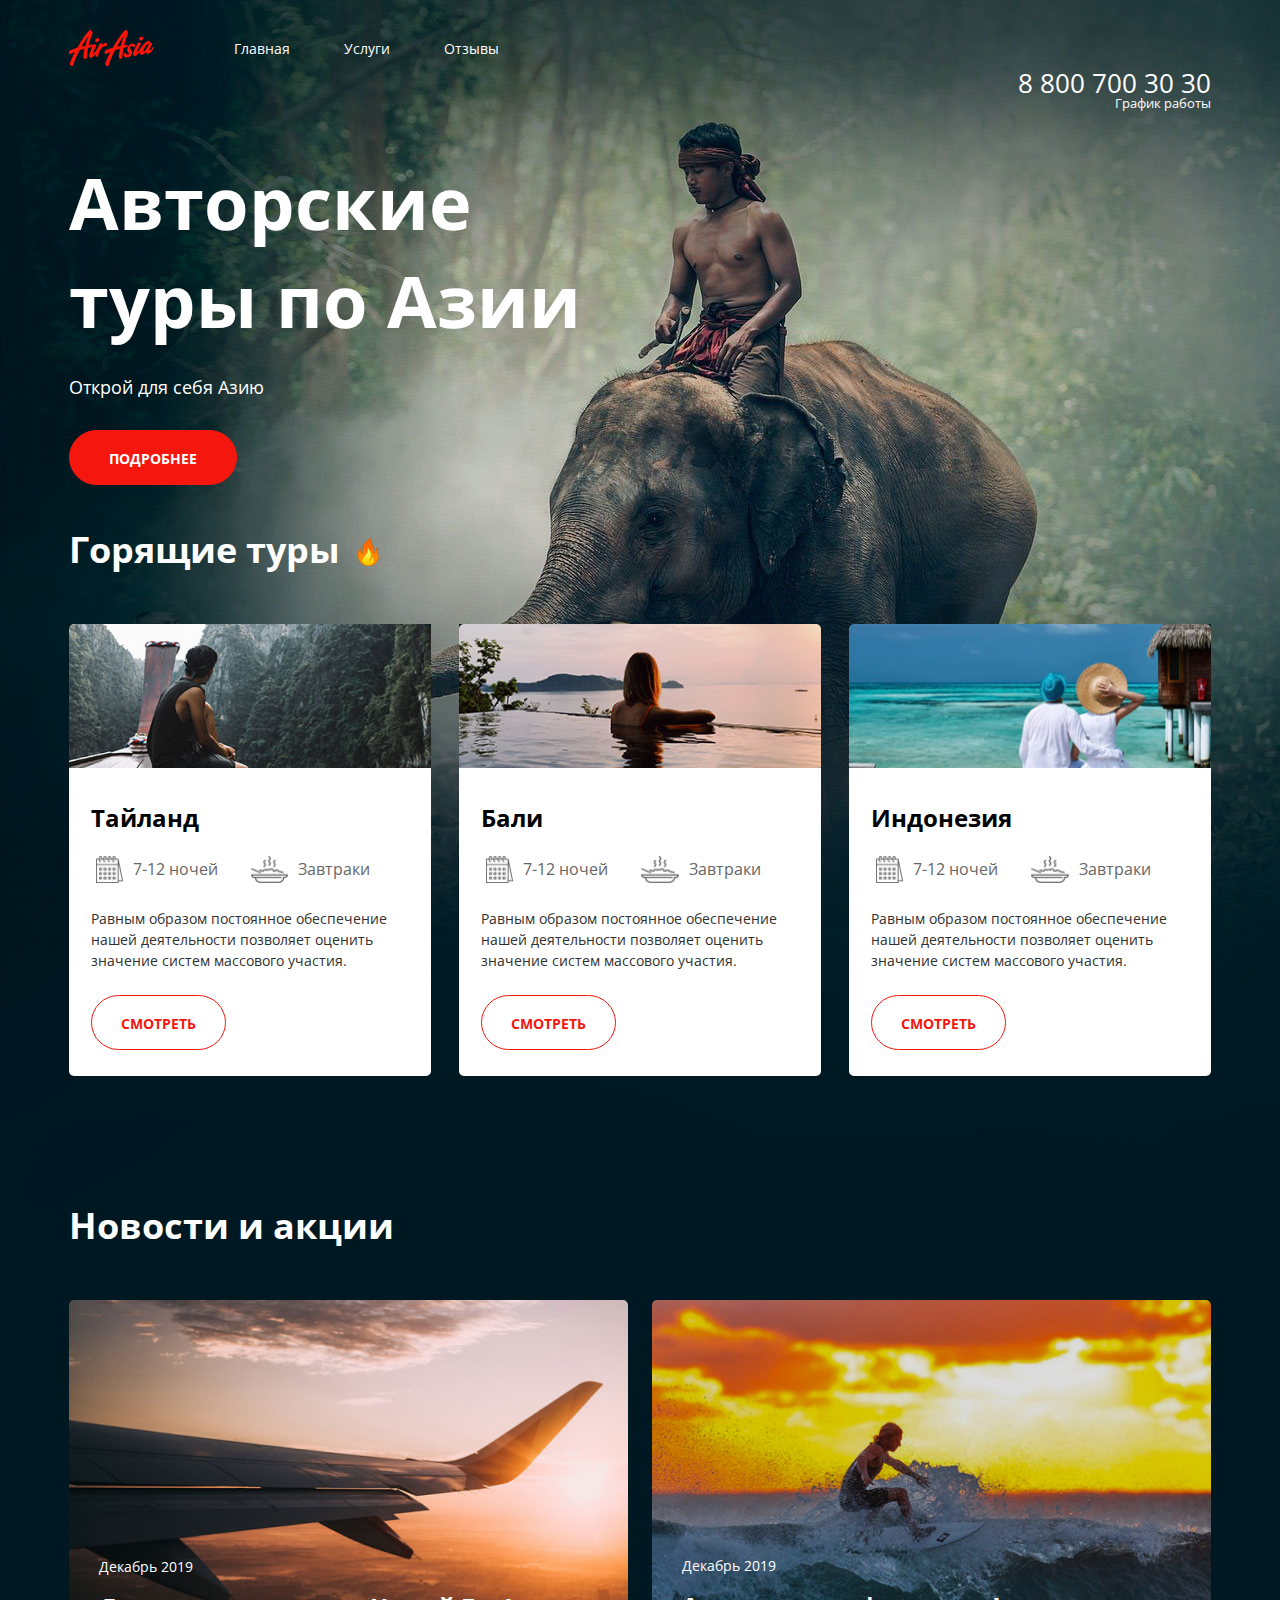
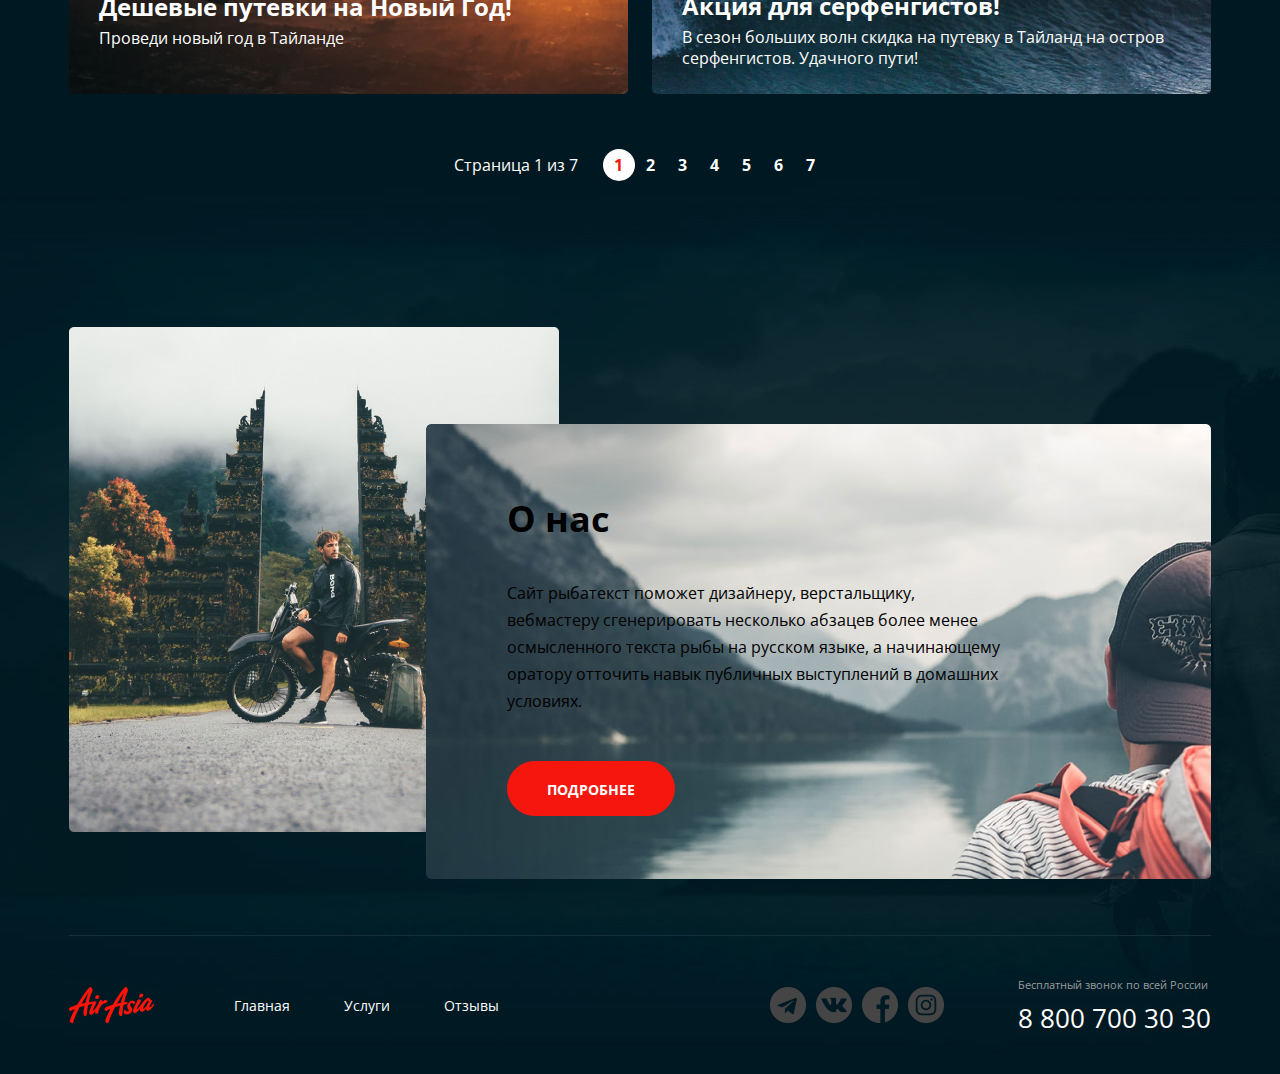
==== commit 87862094: "Add files via upload" ====
--- a/index.html
+++ b/index.html
@@ -22,24 +22,24 @@
         <div class="wrapper__content wrapper__content--main">
             <!--входят все блоки кроме "подвала" (class footer)-->
             <!--элемент-->
-            <section class="hello">
-                <div class="container hello--container">
-                    <header class="header">
+            <header class="header">
+                <div class="container header--container">
+                    <div class="header__section">
                         <!--верхняя часть сайта с логотипом,меню, контактами и графиком, по другому шапка сайта-->
                         <!--логотип сайта -->
                         <div class="header__col">
-                            <a href="/index.html" class="logo">
+                            <a href="./index.html" class="logo">
                                 <img src="./img/logo.png" alt="логотип" class="logo__img">
                             </a>
                             <!--навигация сайта, меню -->
                             <nav class="menu">
                                 <ul class="menu__list">
                                     <li class="menu__item">
-                                        <a href="/index.html" class="menu__link">Главная</a>
+                                        <a href="./index.html" class="menu__link">Главная</a>
                                     </li>
 
                                     <li class="menu__item">
-                                        <a href="/services.html" class="menu__link">Услуги</a>
+                                        <a href="./services.html" class="menu__link">Услуги</a>
                                     </li>
 
                                     <li class="menu__item">
@@ -55,8 +55,7 @@
                                 <div class="contacts__info">График работы</div>
                             </address>
                         </div>
-
-                    </header>
+                    </div>
                     <!-- приветственный контент-->
                     <div class="hello__content">
                         <div class="hello__text--section">
@@ -65,14 +64,9 @@
                             <a href="#" class="butn butn--white ">ПОДРОБНЕЕ</a>
                         </div>
                     </div>
-
                 </div>
-            </section>
-
-
+            </header>
             <main class="maincontent"><!--находится основной контент страницы сайта, тэг main-->
-                    <!--БЛОК-->
-
                 <!--секция горящие туры-->
                 <section class="offers">
                     <div class="container offers__container">
@@ -148,7 +142,6 @@
                         </ul>
                     </div>
                 </section>
-
                 <!--секция новости и акции-->
                 <section class="news">
                     <div class="container news__container">
@@ -169,7 +162,8 @@
                                 <div class="single--news__news--content">
                                     <div class="single--news__date">Декабрь 2019</div>
                                     <h4 class="single--news__title">Акция для серфенгистов!</h4>
-                                    <p class="single--news__text">В сезон больших волн скидка на путевку в Тайланд на остров
+                                    <p class="single--news__text">В сезон больших волн скидка на путевку в Тайланд на
+                                        остров
                                         серфенгистов. Удачного пути!</p>
                                 </div>
                             </li>
@@ -192,7 +186,6 @@
                         </ul>
                     </div>
                 </section>
-
                 <!--секция о нас-->
                 <section class="about">
                     <div class="container about__container ">
@@ -207,80 +200,75 @@
                     </div>
 
                 </section>
-
             </main>
-
-        </div>
-
-        <!--подвал сайта-->
-        <footer class="footer-container ">
-            <div class="container footer--container__border">
-                <div class="footer footer--container__section">
-
-                    <div class="footer__col ">
-                    <a href="#" class="logo">
-                        <img src="./img/logo.png" alt="" class="logo__img">
-                    </a>
-                    <!--навигация сайта, меню -->
-                    <nav class="menu">
-                        <ul class="menu__list">
-                            <li class="menu__item">
-                                <a href="#" class="menu__link">Главная</a>
-                            </li>
-
-                            <li class="menu__item">
-                                <a href="#" class="menu__link">Услуги</a>
-                            </li>
-
-                            <li class="menu__item">
-                                <a href="#" class="menu__link">Отзывы</a>
-                            </li>
-                        </ul>
-                    </nav>
+            <footer class="footer-container ">
+                <div class="container footer--container__border">
+                    <div class="footer footer--container__section">
+
+                        <div class="footer__col ">
+                            <a href="./index.html" class="logo">
+                                <img src="./img/logo.png" alt="" class="logo__img">
+                            </a>
+                        <!--навигация сайта, меню -->
+                        <nav class="menu">
+                            <ul class="menu__list">
+                                <li class="menu__item">
+                                    <a href="./index.html" class="menu__link">Главная</a>
+                                </li>
+
+                                <li class="menu__item">
+                                    <a href="./services.html" class="menu__link">Услуги</a>
+                                </li>
+
+                                <li class="menu__item">
+                                    <a href="#" class="menu__link">Отзывы</a>
+                                </li>
+                            </ul>
+                        </nav>
                     </div>
 
                     <div class="footer__col footer__col--align--right">
                         <!--социальные странички-->
-                    <ul class="socials">
-                        <li class="social__item">
-                            <a href="#">
-                                <img src="./img/telegram.png" alt="" class="telegram__img">
-                            </a>
-                        </li>
-
-                        <li class="social__item ">
-                            <a href="#">
-                                <img src="./img/vk.png" alt="" class="vk__img">
-                            </a>
-                        </li>
-
-                        <li class="social__item">
-                            <a href="#">
-                                <img src="./img/facebook.png" alt="" class="facebook__img">
-                            </a>
-                        </li>
-
-                        <li class="social__item">
-                            <a href="#">
-                                <img src="./img/instagram.png" alt="" class="instagram__img">
-                            </a>
-                        </li>
-                    </ul>   
-                    <!--контакты и график работы-->
-                    <address class="contacts">
-                        <div class="contacts__desc">Бесплатный звонок по всей России</div>
-                        <a href="tel:+78007003030" class="contacts__phone">8 800 700 30 30</a>
-
-                    </address>
-                    </div>
-                 
-                    
+                        <ul class="socials">
+                            <li class="social__item">
+                                <a href="#">
+                                    <img src="./img/telegram.png" alt="" class="telegram__img">
+                                </a>
+                            </li>
+
+                            <li class="social__item ">
+                                <a href="#">
+                                    <img src="./img/vk.png" alt="" class="vk__img">
+                                </a>
+                            </li>
+
+                            <li class="social__item">
+                                <a href="#">
+                                    <img src="./img/facebook.png" alt="" class="facebook__img">
+                                </a>
+                            </li>
+
+                            <li class="social__item">
+                                <a href="#">
+                                    <img src="./img/instagram.png" alt="" class="instagram__img">
+                                </a>
+                            </li>
+                        </ul>
+                        <!--контакты и график работы-->
+                            <address class="contacts">
+                            <div class="contacts__desc">Бесплатный звонок по всей России</div>
+                            <a href="tel:+78007003030" class="contacts__phone">8 800 700 30 30</a>
+
+                            </address>
+                        </div>
+
+
+                    </div>
                 </div>
-            </div>
+                
+            </footer>
+        </div>
     </div>
-    </footer>
-    </div>
-    </div>
 
 </body>
 
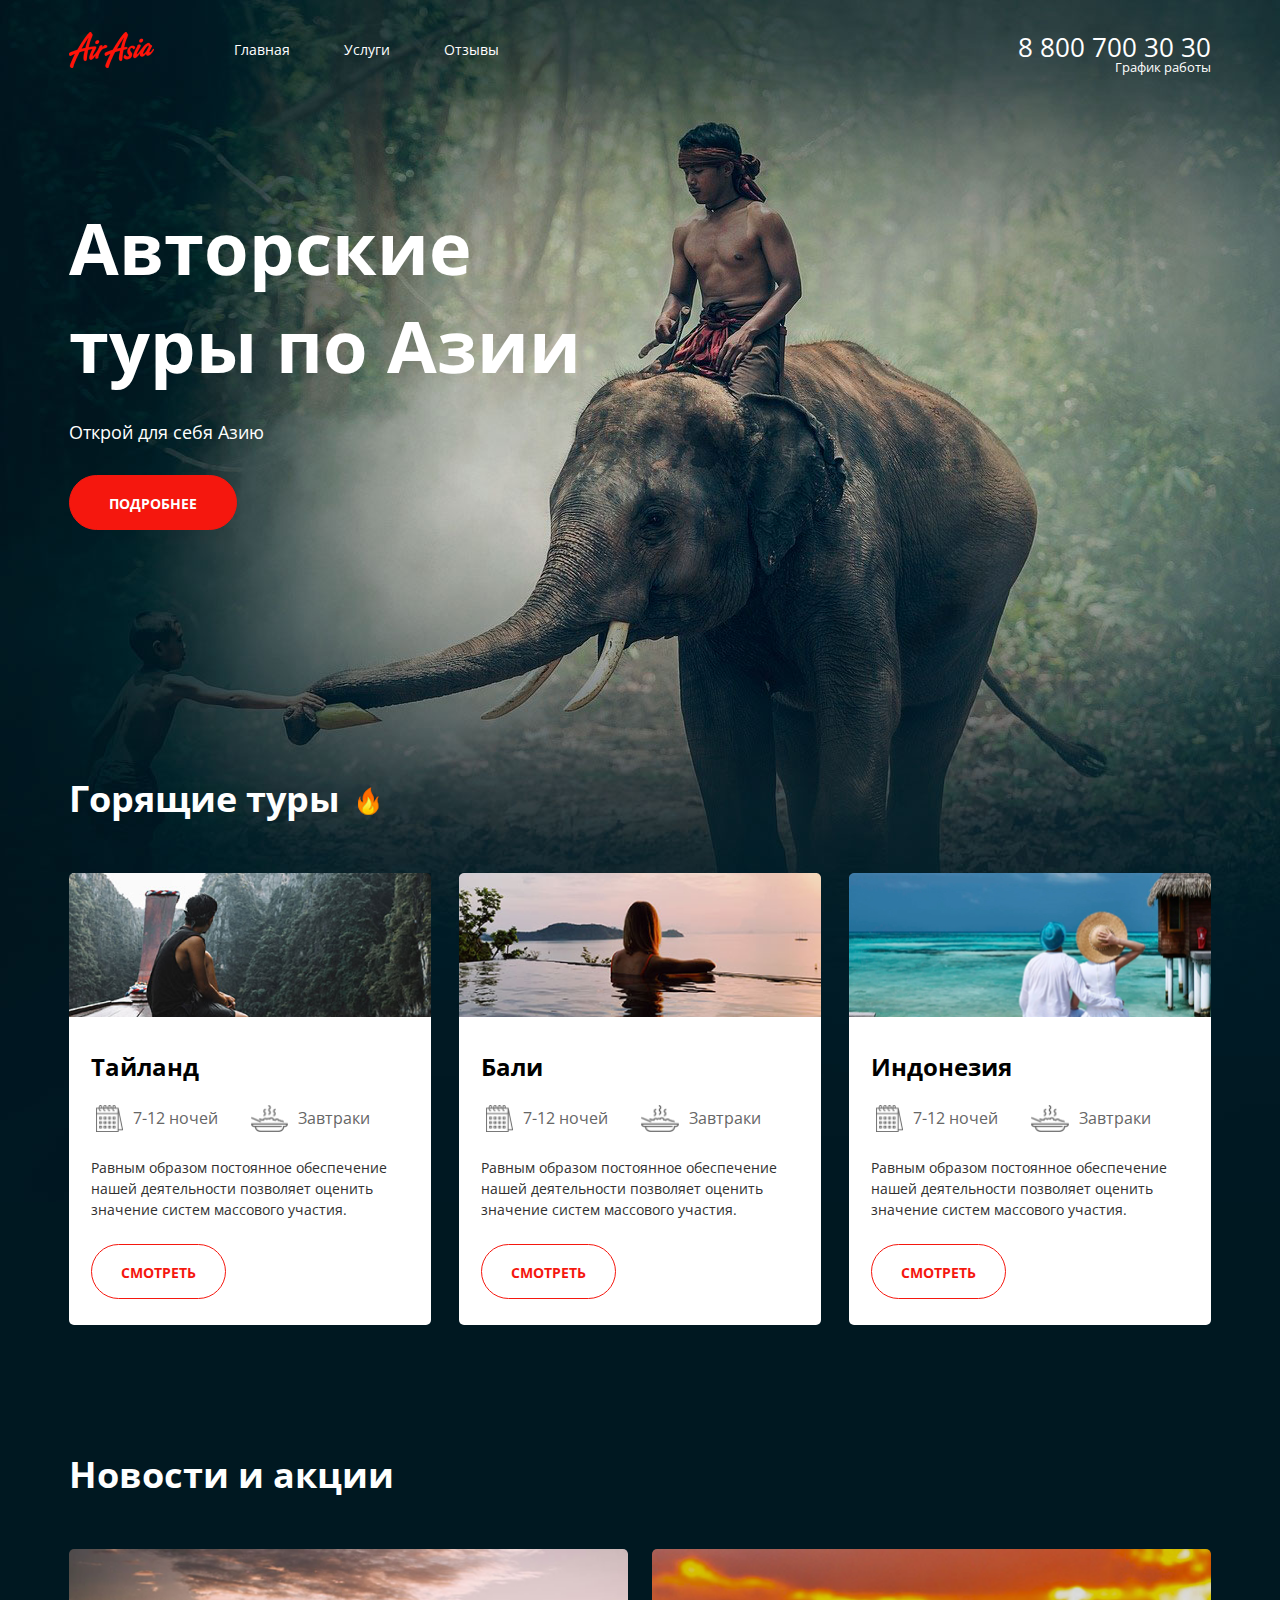
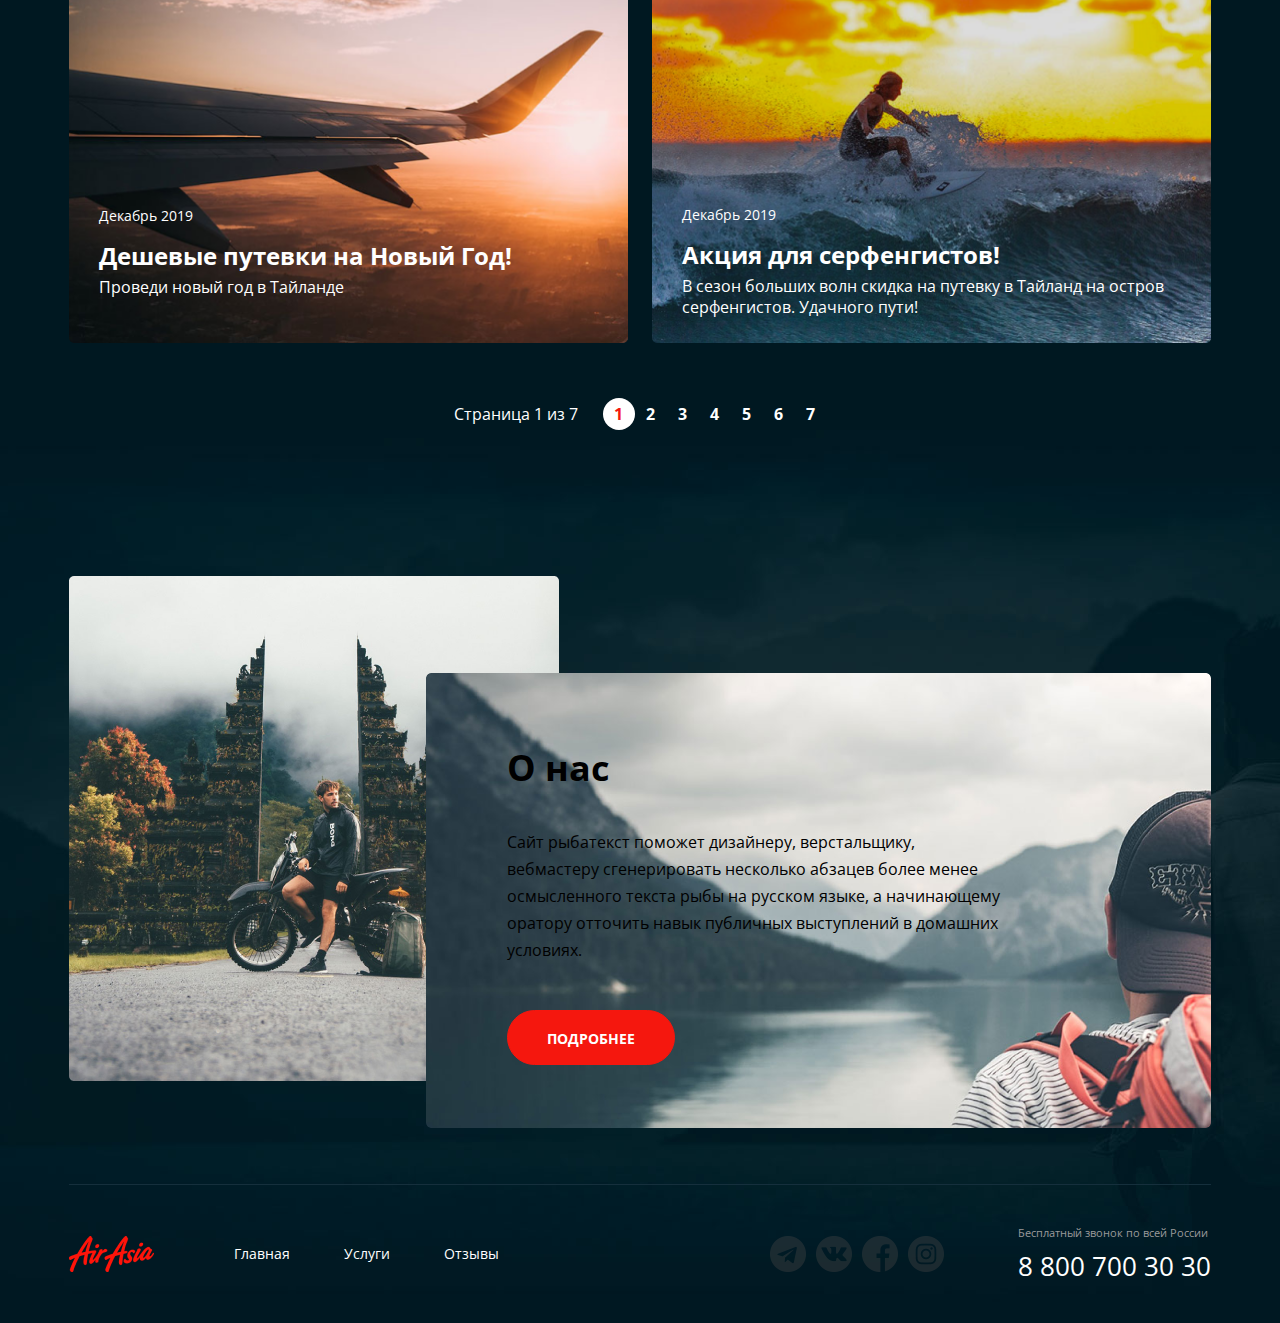
==== commit 2980414c: "Add files via upload" ====
--- a/index.html
+++ b/index.html
@@ -15,20 +15,16 @@
 
 <body>
 
-    <div class="wrapper">
-        <!--вся видимая часть сайта-->
-        <!--БЛОК-->
-
-        <div class="wrapper__content wrapper__content--main">
-            <!--входят все блоки кроме "подвала" (class footer)-->
-            <!--элемент-->
+    <div class="wrapper"><!--вся видимая часть сайта-->
+        <div class="wrapper__content wrapper__content--main"> <!--входят все блоки кроме "подвала" (class footer)-->
+            
             <header class="header">
                 <div class="container header--container">
                     <div class="header__section">
                         <!--верхняя часть сайта с логотипом,меню, контактами и графиком, по другому шапка сайта-->
                         <!--логотип сайта -->
                         <div class="header__col">
-                            <a href="./index.html" class="logo">
+                            <a href="./welcome.html" class="logo">
                                 <img src="./img/logo.png" alt="логотип" class="logo__img">
                             </a>
                             <!--навигация сайта, меню -->
@@ -43,16 +39,26 @@
                                     </li>
 
                                     <li class="menu__item">
-                                        <a href="#" class="menu__link">Отзывы</a>
+                                        <a href="./reviews.html" class="menu__link">Отзывы</a>
                                     </li>
                                 </ul>
                             </nav>
                         </div>
                         <!--контакты и график работы-->
                         <div class="header__col header__col--align--right">
+
                             <address class="contacts">
                                 <a href="tel:+78007003030" class="contacts__phone">8 800 700 30 30</a>
-                                <div class="contacts__info">График работы</div>
+                                <div class="dropdown">
+                                    <div class="contacts__info">График работы</div>
+
+                                    <div class="dropdown__menu">
+                                        <ul class="dropdown__list">
+                                            <li class="dropdown__item--bold">пн-вс: 09:00 - 20:00</li>
+                                            <li class="dropdown__item">Обед: 14:00-14:30</li>
+                                        </ul>
+                                    </div>
+                                </div>
                             </address>
                         </div>
                     </div>
@@ -66,6 +72,7 @@
                     </div>
                 </div>
             </header>
+
             <main class="maincontent"><!--находится основной контент страницы сайта, тэг main-->
                 <!--секция горящие туры-->
                 <section class="offers">
@@ -201,6 +208,7 @@
 
                 </section>
             </main>
+
             <footer class="footer-container ">
                 <div class="container footer--container__border">
                     <div class="footer footer--container__section">
@@ -209,55 +217,55 @@
                             <a href="./index.html" class="logo">
                                 <img src="./img/logo.png" alt="" class="logo__img">
                             </a>
-                        <!--навигация сайта, меню -->
-                        <nav class="menu">
-                            <ul class="menu__list">
-                                <li class="menu__item">
-                                    <a href="./index.html" class="menu__link">Главная</a>
-                                </li>
-
-                                <li class="menu__item">
-                                    <a href="./services.html" class="menu__link">Услуги</a>
-                                </li>
-
-                                <li class="menu__item">
-                                    <a href="#" class="menu__link">Отзывы</a>
+                            <!--навигация сайта, меню -->
+                            <nav class="menu">
+                                <ul class="menu__list">
+                                    <li class="menu__item">
+                                        <a href="./index.html" class="menu__link">Главная</a>
+                                    </li>
+
+                                    <li class="menu__item">
+                                        <a href="./services.html" class="menu__link">Услуги</a>
+                                    </li>
+
+                                    <li class="menu__item">
+                                        <a href="./reviews.html" class="menu__link">Отзывы</a>
+                                    </li>
+                                </ul>
+                            </nav>
+                        </div>
+
+                        <div class="footer__col footer__col--align--right">
+                            <!--социальные странички-->
+                            <ul class="socials">
+                                <li class="social__item">
+                                    <a href="#" class="social__link">
+                                        <img src="./img/telegram.png" alt="телеграм">
+                                    </a>
+                                </li>
+
+                                <li class="social__item ">
+                                    <a href="#" class="social__link">
+                                        <img src="./img/vk.png" alt="вконтакте">
+                                    </a>
+                                </li>
+
+                                <li class="social__item">
+                                    <a href="#" class="social__link">
+                                        <img src="./img/facebook.png" alt="фейсбук">
+                                    </a>
+                                </li>
+
+                                <li class="social__item">
+                                    <a href="#" class="social__link">
+                                        <img src="./img/instagram.png" alt="инстаграм">
+                                    </a>
                                 </li>
                             </ul>
-                        </nav>
-                    </div>
-
-                    <div class="footer__col footer__col--align--right">
-                        <!--социальные странички-->
-                        <ul class="socials">
-                            <li class="social__item">
-                                <a href="#">
-                                    <img src="./img/telegram.png" alt="" class="telegram__img">
-                                </a>
-                            </li>
-
-                            <li class="social__item ">
-                                <a href="#">
-                                    <img src="./img/vk.png" alt="" class="vk__img">
-                                </a>
-                            </li>
-
-                            <li class="social__item">
-                                <a href="#">
-                                    <img src="./img/facebook.png" alt="" class="facebook__img">
-                                </a>
-                            </li>
-
-                            <li class="social__item">
-                                <a href="#">
-                                    <img src="./img/instagram.png" alt="" class="instagram__img">
-                                </a>
-                            </li>
-                        </ul>
-                        <!--контакты и график работы-->
+                            <!--контакты и график работы-->
                             <address class="contacts">
-                            <div class="contacts__desc">Бесплатный звонок по всей России</div>
-                            <a href="tel:+78007003030" class="contacts__phone">8 800 700 30 30</a>
+                                <div class="contacts__desc">Бесплатный звонок по всей России</div>
+                                <a href="tel:+78007003030" class="contacts__phone">8 800 700 30 30</a>
 
                             </address>
                         </div>
@@ -265,8 +273,9 @@
 
                     </div>
                 </div>
-                
+
             </footer>
+
         </div>
     </div>
 
--- a/style/main.css
+++ b/style/main.css
@@ -7,4 +7,8 @@
 @import url(./blocks/footer.css);
 @import url(./blocks/top.css);
 @import url(./blocks/services\ page.css);
-@import url(./blocks/inner.css);+@import url(./blocks/inner.css);
+@import url(./blocks/reviews.css);
+@import url(./blocks/separator.css);
+@import url(./blocks/form.css);
+@import url(./blocks/welcome.css);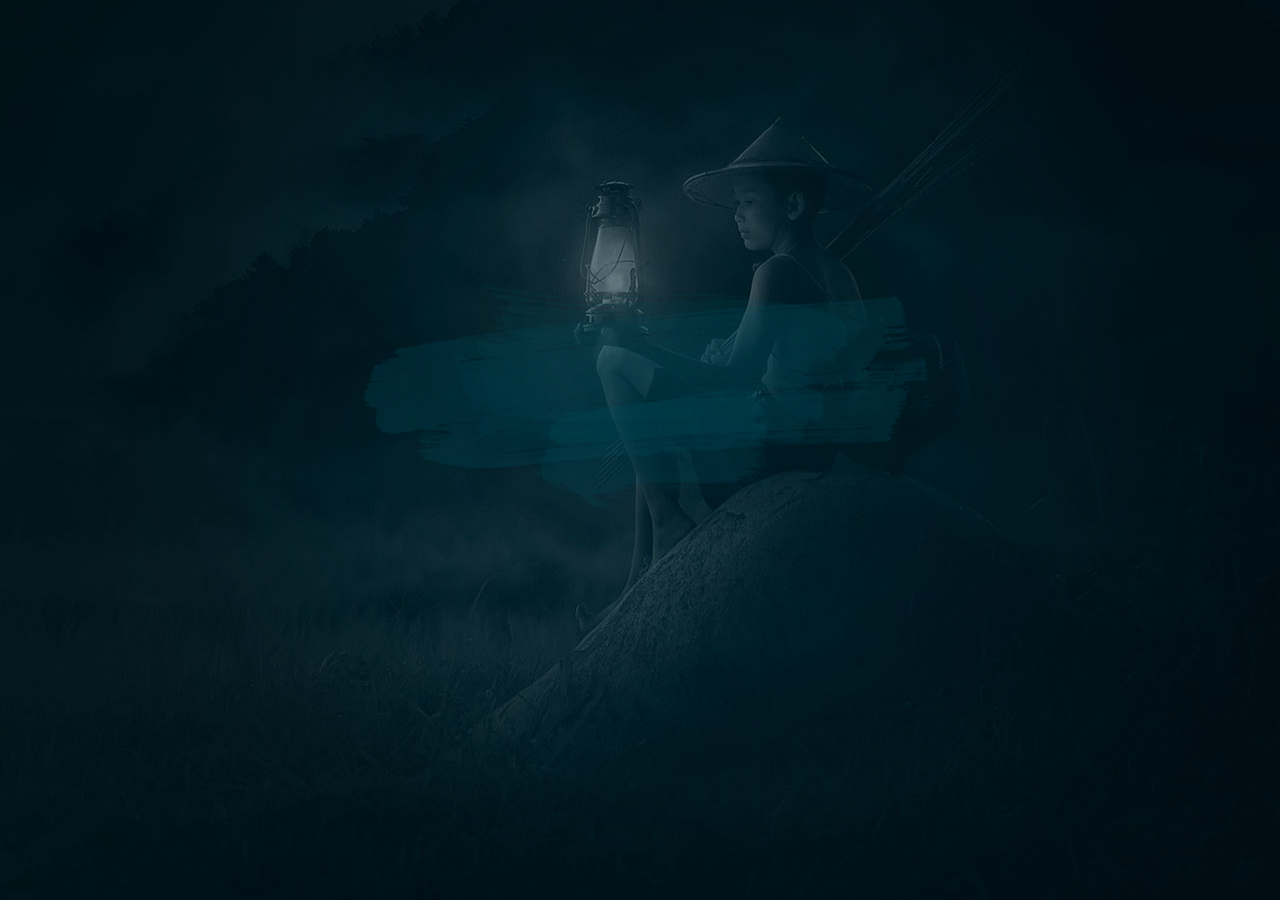
==== commit d5b3ea2d: "Add files via upload" ====
--- a/index.html
+++ b/index.html
@@ -1,5 +1,5 @@
 <!DOCTYPE html>
-<html lang="ru">
+<html lang="en">
 
 <head>
     <meta charset="UTF-8">
@@ -10,275 +10,25 @@
     <link href="https://fonts.googleapis.com/css2?family=Open+Sans:wght@300;400;600;700&display=swap" rel="stylesheet">
     <link rel="stylesheet" href="./style/main.css">
     <link rel="stylesheet" href="./style/normalize.css">
-    <title>Air Asia</title>
+    <title>Air Asia|Welcome Page</title>
 </head>
 
 <body>
+    <div class="welcome">
 
-    <div class="wrapper"><!--вся видимая часть сайта-->
-        <div class="wrapper__content wrapper__content--main"> <!--входят все блоки кроме "подвала" (class footer)-->
-            
-            <header class="header">
-                <div class="container header--container">
-                    <div class="header__section">
-                        <!--верхняя часть сайта с логотипом,меню, контактами и графиком, по другому шапка сайта-->
-                        <!--логотип сайта -->
-                        <div class="header__col">
-                            <a href="./welcome.html" class="logo">
-                                <img src="./img/logo.png" alt="логотип" class="logo__img">
-                            </a>
-                            <!--навигация сайта, меню -->
-                            <nav class="menu">
-                                <ul class="menu__list">
-                                    <li class="menu__item">
-                                        <a href="./index.html" class="menu__link">Главная</a>
-                                    </li>
-
-                                    <li class="menu__item">
-                                        <a href="./services.html" class="menu__link">Услуги</a>
-                                    </li>
-
-                                    <li class="menu__item">
-                                        <a href="./reviews.html" class="menu__link">Отзывы</a>
-                                    </li>
-                                </ul>
-                            </nav>
-                        </div>
-                        <!--контакты и график работы-->
-                        <div class="header__col header__col--align--right">
-
-                            <address class="contacts">
-                                <a href="tel:+78007003030" class="contacts__phone">8 800 700 30 30</a>
-                                <div class="dropdown">
-                                    <div class="contacts__info">График работы</div>
-
-                                    <div class="dropdown__menu">
-                                        <ul class="dropdown__list">
-                                            <li class="dropdown__item--bold">пн-вс: 09:00 - 20:00</li>
-                                            <li class="dropdown__item">Обед: 14:00-14:30</li>
-                                        </ul>
-                                    </div>
-                                </div>
-                            </address>
-                        </div>
-                    </div>
-                    <!-- приветственный контент-->
-                    <div class="hello__content">
-                        <div class="hello__text--section">
-                            <h1 class="hello__title">Авторские туры по Азии </h1>
-                            <h4 class="hello__subtitle">Открой для себя Азию</h4>
-                            <a href="#" class="butn butn--white ">ПОДРОБНЕЕ</a>
-                        </div>
-                    </div>
-                </div>
-            </header>
-
-            <main class="maincontent"><!--находится основной контент страницы сайта, тэг main-->
-                <!--секция горящие туры-->
-                <section class="offers">
-                    <div class="container offers__container">
-                        <div class="offer offer--fire">Горящие туры</div>
-                        <ul class="offers__list">
-                            <!--первая карточка-->
-                            <li class="offers__item">
-                                <div class="offers__header">
-                                    <img src="./img/river.png" alt="река" class="offers__img">
-                                </div>
-
-                                <div class="offers__content">
-                                    <h5 class="offers__title">Тайланд</h5>
-                                    <ul class="offers__features">
-                                        <li class="offer__feature">
-                                            <img src="./img/calendar.png" alt="календарь" class="offers__feature--icon">
-                                            <div class="offers__feature--text">7-12 ночей</div>
-                                        </li>
-                                        <li class="offer__feature">
-                                            <img src="./img/meal.png" alt="завтрак" class="offers__feature--icon">
-                                            <div class="offers__feature--text">Завтраки</div>
-                                        </li>
-                                    </ul>
-                                    <p class="offers__text">Равным образом постоянное обеспечение нашей деятельности
-                                        позволяет оценить значение систем массового участия.</p>
-                                    <a href="#" class="btn btn--white">СМОТРЕТЬ</a>
-                                </div>
-                            </li>
-                            <!--вторая карточка-->
-                            <li class="offers__item">
-                                <div class="offers__header">
-                                    <img src="./img/pool.png" alt="" class="offers__img">
-                                </div>
-                                <div class="offers__content">
-                                    <h5 class="offers__title">Бали</h5>
-                                    <ul class="offers__features">
-                                        <li class="offer__feature">
-                                            <img src="./img/calendar.png" alt="" class="offers__feature--icon">
-                                            <div class="offers__feature--text">7-12 ночей</div>
-                                        </li>
-                                        <li class="offer__feature">
-                                            <img src="./img/meal.png" alt="" class="offers__feature--icon">
-                                            <div class="offers__feature--text">Завтраки</div>
-                                        </li>
-                                    </ul>
-                                    <p class="offers__text">Равным образом постоянное обеспечение нашей деятельности
-                                        позволяет оценить значение систем массового участия.</p>
-                                    <a href="#" class="btn btn--white">СМОТРЕТЬ</a>
-                                </div>
-                            </li>
-                            <!--третья карточка-->
-                            <li class="offers__item">
-                                <div class="offers__header">
-                                    <img src="./img/ocean.png" alt="" class="offers__img">
-                                </div>
-                                <div class="offers__content">
-                                    <h5 class="offers__title">Индонезия</h5>
-                                    <ul class="offers__features">
-                                        <li class="offer__feature">
-                                            <img src="./img/calendar.png" alt="" class="offers__feature--icon">
-                                            <div class="offers__feature--text">7-12 ночей</div>
-                                        </li>
-                                        <li class="offer__feature">
-                                            <img src="./img/meal.png" alt="" class="offers__feature--icon">
-                                            <div class="offers__feature--text">Завтраки</div>
-                                        </li>
-                                    </ul>
-                                    <p class="offers__text">Равным образом постоянное обеспечение нашей деятельности
-                                        позволяет оценить значение систем массового участия.</p>
-                                    <a href="#" class="btn btn--white">СМОТРЕТЬ</a>
-                                </div>
-                            </li>
-                        </ul>
-                    </div>
-                </section>
-                <!--секция новости и акции-->
-                <section class="news">
-                    <div class="container news__container">
-                        <h2 class="title title--news">Новости и акции</h2>
-                        <ul class="news__list">
-                            <!--новость-->
-                            <li class="news__item single--news">
-                                <img src="./img/plain.png" alt="" class="news__img">
-                                <div class="single--news__news--content">
-                                    <div class="single--news__date">Декабрь 2019</div>
-                                    <h4 class="single--news__title">Дешевые путевки на Новый Год!</h4>
-                                    <p class="single--news__text">Проведи новый год в Тайланде</p>
-                                </div>
-                            </li>
-                            <!--акция-->
-                            <li class="news__item single--news">
-                                <img src="./img/Surfer.png" alt="" class="news__img">
-                                <div class="single--news__news--content">
-                                    <div class="single--news__date">Декабрь 2019</div>
-                                    <h4 class="single--news__title">Акция для серфенгистов!</h4>
-                                    <p class="single--news__text">В сезон больших волн скидка на путевку в Тайланд на
-                                        остров
-                                        серфенгистов. Удачного пути!</p>
-                                </div>
-                            </li>
-                        </ul>
-                    </div>
-                    <div class="paginator paginator--theme--white">
-                        <div class="paginator__display">Страница 1 из 7</div>
-                        <ul class="paginator__list">
-                            <li class="paginator__item paginator__item--active"> <a href="#" class="pager__link">1</a>
-                            </li>
-                            <li class="paginator__item"> <a href="#" class="pager__link">2</a></li>
-                            <li class="paginator__item"> <a href="#" class="pager__link">3</a></li>
-                            <li class="paginator__item"> <a href="#" class="pager__link">4</a></li>
-                            <li class="paginator__item"> <a href="#" class="pager__link">5</a></li>
-                            <li class="paginator__item"> <a href="#" class="pager__link">6</a></li>
-                            <li class="paginator__item"> <a href="#" class="pager__link">7</a></li>
-
-
-
-                        </ul>
-                    </div>
-                </section>
-                <!--секция о нас-->
-                <section class="about">
-                    <div class="container about__container ">
-                        <img src="./img/gates.png" alt="" class="about__img">
-                        <div class="about__content">
-                            <div class="title title--dark">О нас</div>
-                            <div class="about__text">Сайт рыбатекст поможет дизайнеру, верстальщику, вебмастеру
-                                сгенерировать несколько абзацев более менее осмысленного текста рыбы на русском языке, а
-                                начинающему оратору отточить навык публичных выступлений в домашних условиях. </div>
-                            <a href="#" class="button button--white ">ПОДРОБНЕЕ</a>
-                        </div>
-                    </div>
-
-                </section>
-            </main>
-
-            <footer class="footer-container ">
-                <div class="container footer--container__border">
-                    <div class="footer footer--container__section">
-
-                        <div class="footer__col ">
-                            <a href="./index.html" class="logo">
-                                <img src="./img/logo.png" alt="" class="logo__img">
-                            </a>
-                            <!--навигация сайта, меню -->
-                            <nav class="menu">
-                                <ul class="menu__list">
-                                    <li class="menu__item">
-                                        <a href="./index.html" class="menu__link">Главная</a>
-                                    </li>
-
-                                    <li class="menu__item">
-                                        <a href="./services.html" class="menu__link">Услуги</a>
-                                    </li>
-
-                                    <li class="menu__item">
-                                        <a href="./reviews.html" class="menu__link">Отзывы</a>
-                                    </li>
-                                </ul>
-                            </nav>
-                        </div>
-
-                        <div class="footer__col footer__col--align--right">
-                            <!--социальные странички-->
-                            <ul class="socials">
-                                <li class="social__item">
-                                    <a href="#" class="social__link">
-                                        <img src="./img/telegram.png" alt="телеграм">
-                                    </a>
-                                </li>
-
-                                <li class="social__item ">
-                                    <a href="#" class="social__link">
-                                        <img src="./img/vk.png" alt="вконтакте">
-                                    </a>
-                                </li>
-
-                                <li class="social__item">
-                                    <a href="#" class="social__link">
-                                        <img src="./img/facebook.png" alt="фейсбук">
-                                    </a>
-                                </li>
-
-                                <li class="social__item">
-                                    <a href="#" class="social__link">
-                                        <img src="./img/instagram.png" alt="инстаграм">
-                                    </a>
-                                </li>
-                            </ul>
-                            <!--контакты и график работы-->
-                            <address class="contacts">
-                                <div class="contacts__desc">Бесплатный звонок по всей России</div>
-                                <a href="tel:+78007003030" class="contacts__phone">8 800 700 30 30</a>
-
-                            </address>
-                        </div>
-
-
-                    </div>
-                </div>
-
-            </footer>
+        <div class="welcome__container ">
+            <div class="welcome--img">
+                <img src="./img/shades.png" alt="">
+            </div>
+            <div class="central central--asia">
+                <img src="./img/welcomelogo.png" alt="logo" class="central__logo">
+                <div class="central__desc">Открой для себя Азию</div>
+                <a href="./welcome.html" class="button button--white">войти</a>
+            </div>
 
         </div>
+        
     </div>
-
 </body>
 
-</html>+</html>
